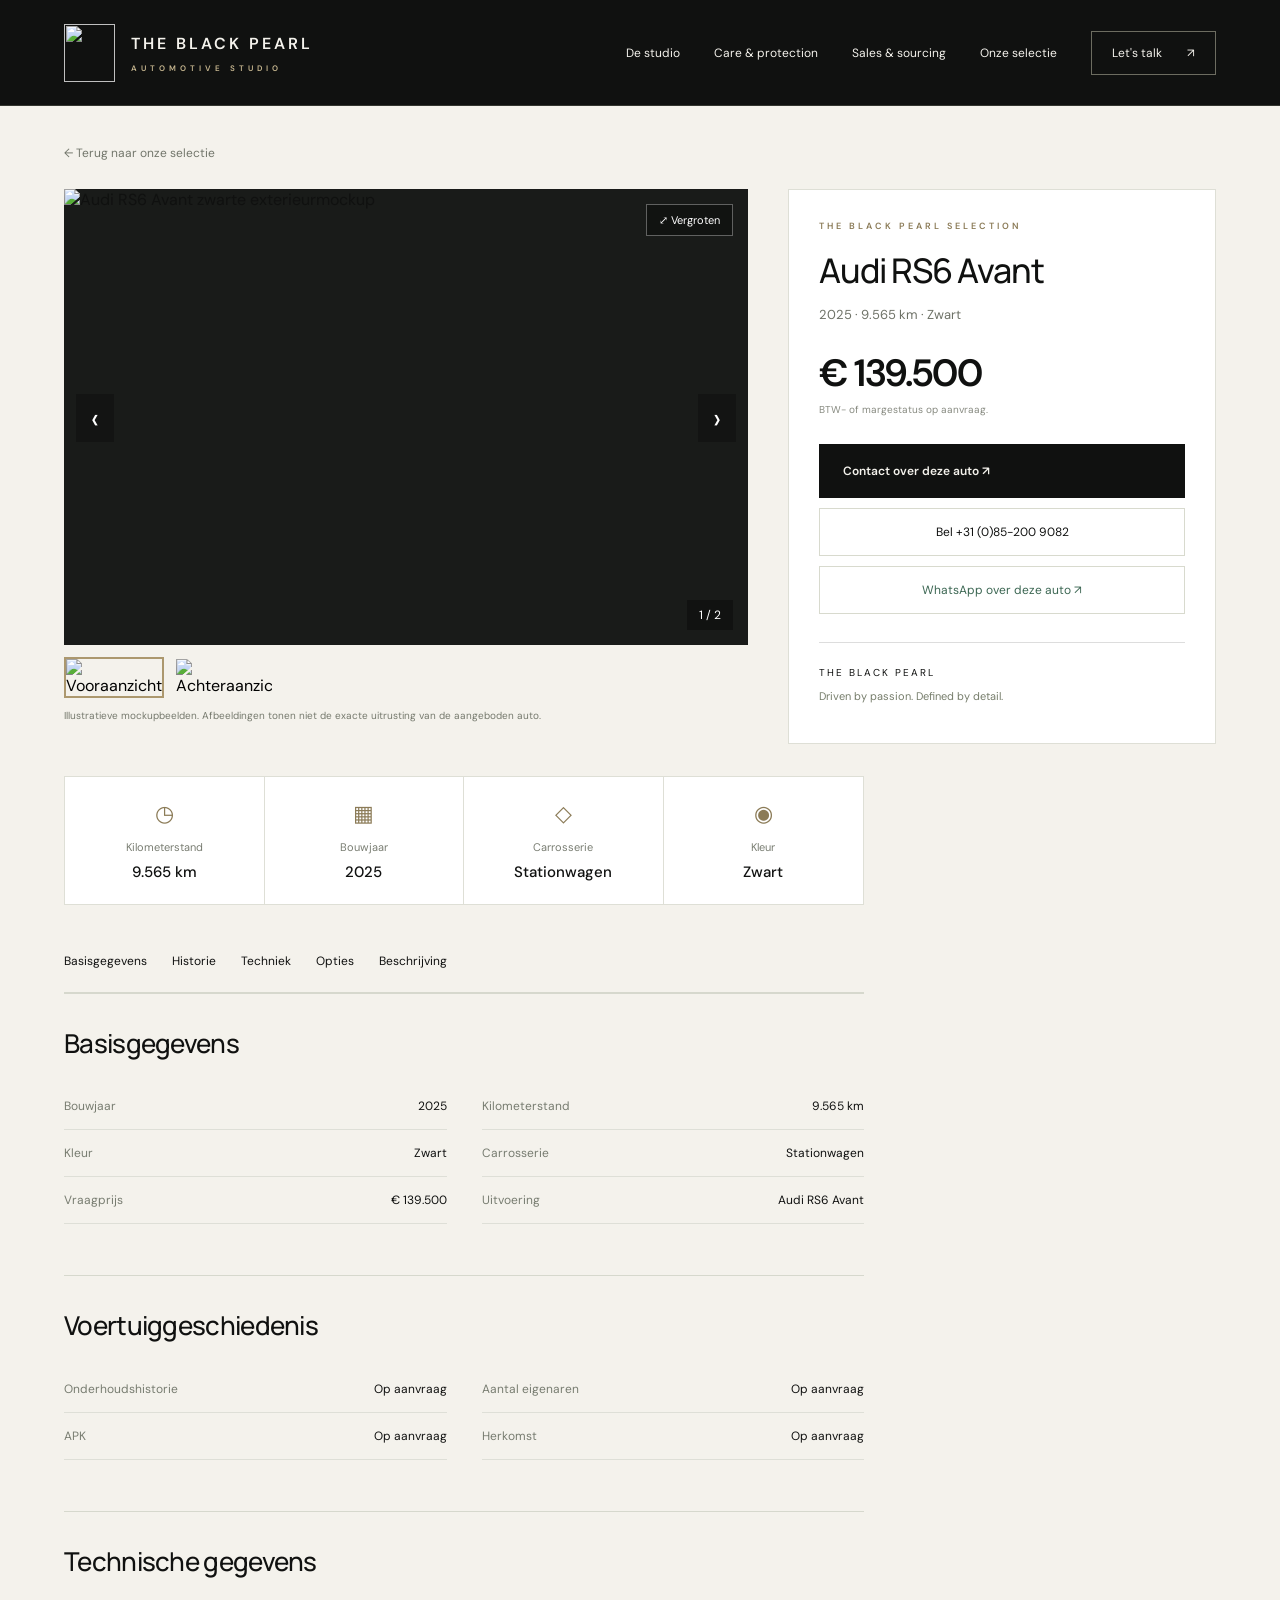
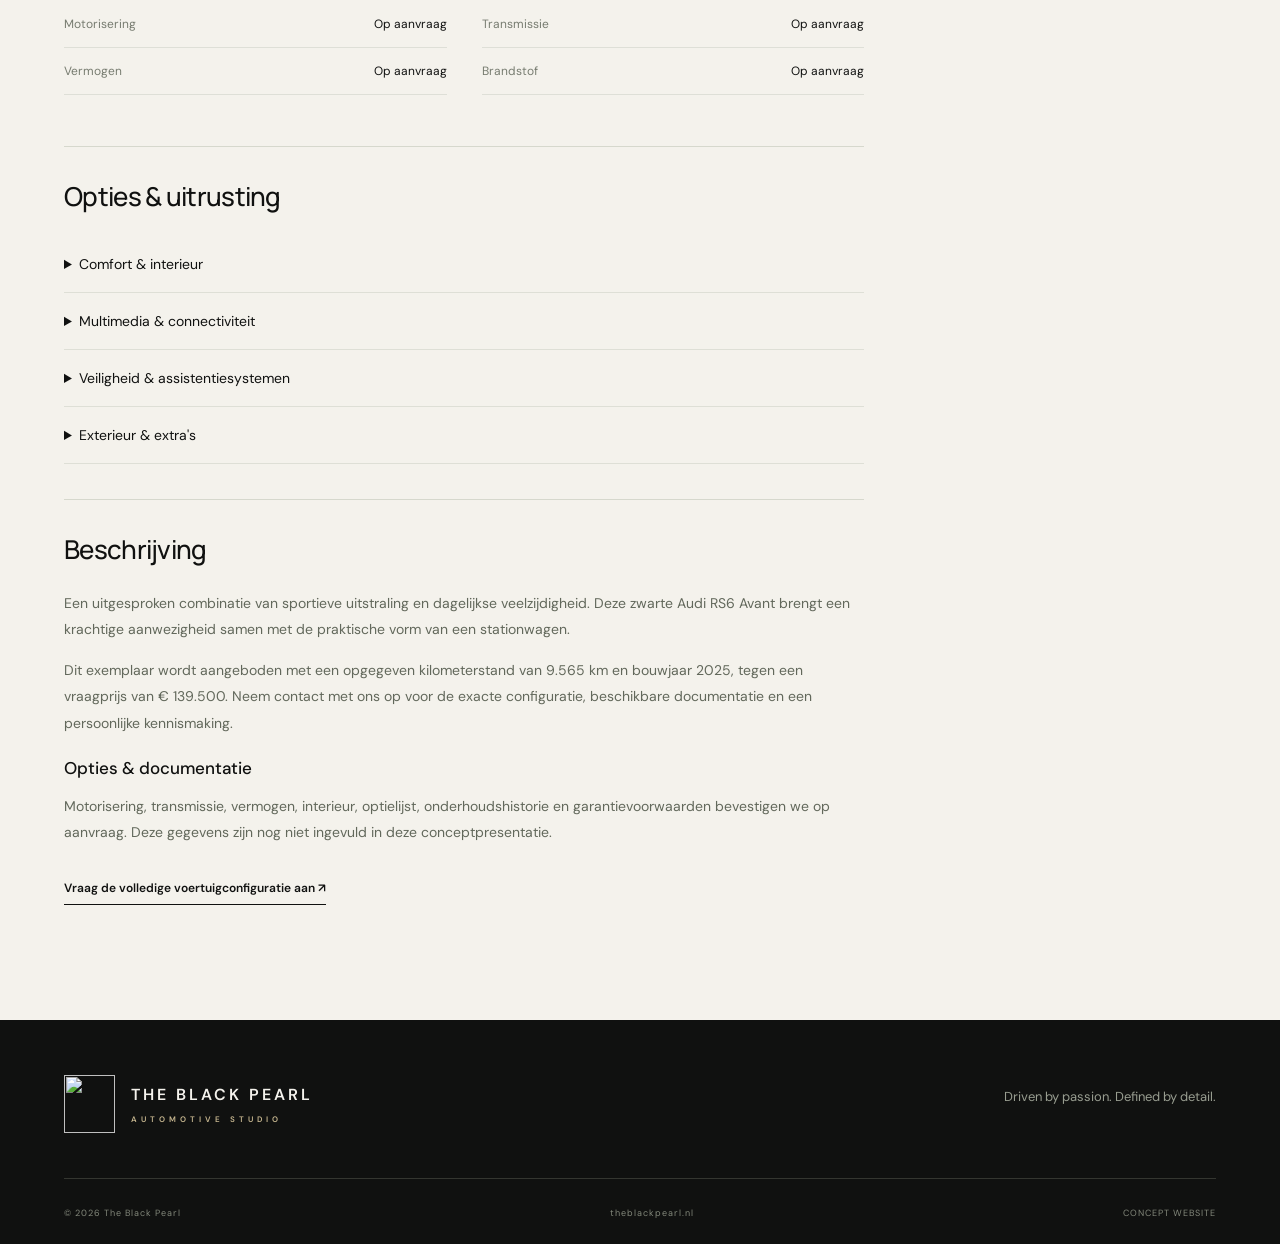
==== audi-rs6.html @ 26dfd5d2 "Add files via upload" ====
<!doctype html><html lang="nl"><head><meta charset="utf-8"><meta name="viewport" content="width=device-width,initial-scale=1"><title>Audi RS6 Avant | The Black Pearl</title><meta name="description" content="Audi RS6 Avant, 2025, 9.565 km, € 139.500. Bekijk de selectie van The Black Pearl."><link rel="icon" href="assets/mark.svg"><link rel="stylesheet" href="style.css"><link rel="canonical" href="https://theblackpearl.nl/audi-rs6.html"><meta property="og:type" content="website"><meta property="og:site_name" content="The Black Pearl"><meta property="og:title" content="Audi RS6 Avant | The Black Pearl"><meta property="og:description" content="Audi RS6 Avant, 2025, 9.565 km, € 139.500. Bekijk de selectie van The Black Pearl."><meta property="og:url" content="https://theblackpearl.nl/audi-rs6.html"><meta property="og:image" content="https://theblackpearl.nl/assets/the-black-pearl-share.jpg"><meta property="og:image:width" content="1200"><meta property="og:image:height" content="630"><meta property="og:image:alt" content="The Black Pearl Automotive Studio — Driven by passion. Defined by detail."><meta name="twitter:card" content="summary_large_image"><meta name="twitter:image" content="https://theblackpearl.nl/assets/the-black-pearl-share.jpg"></head><body class="vehicle-page"><header><a class="brand" href="index.html#" aria-label="The Black Pearl homepage"><img src="assets/mark.svg" alt=""><span>THE BLACK PEARL<small>AUTOMOTIVE STUDIO</small></span></a><button class="menu" aria-label="Menu openen" aria-expanded="false">☰</button><nav><a href="index.html#studio">De studio</a><a href="index.html#care">Care & protection</a><a href="index.html#selection">Sales & sourcing</a><a href="index.html#collection">Onze selectie</a><a class="nav-cta" href="index.html#contact">Let's talk <span>↗</span></a></nav></header><main class="vehicle-main"><a class="back-link" href="index.html#collection">← Terug naar onze selectie</a><div class="vehicle-layout"><div><div class="vehicle-gallery"><button class="expand-gallery" aria-label="Foto vergroten">⤢ Vergroten</button><img id="gallery-main" src="assets/car-1.png" alt="Audi RS6 Avant zwarte exterieurmockup"><button class="gallery-prev" aria-label="Vorige foto">‹</button><button class="gallery-next" aria-label="Volgende foto">›</button><span class="photo-count">1 / 2</span></div><div class="thumbnails"><button data-photo="assets/car-1.png" class="active" aria-label="Vooraanzicht"><img src="assets/car-1.png" alt="Vooraanzicht"></button><button data-photo="assets/car-1-rear.png" aria-label="Achteraanzicht"><img src="assets/car-1-rear.png" alt="Achteraanzicht"></button></div><p class="gallery-note">Illustratieve mockupbeelden. Afbeeldingen tonen niet de exacte uitrusting van de aangeboden auto.</p></div><aside class="vehicle-offer"><p class="eyebrow">THE BLACK PEARL SELECTION</p><h1>Audi RS6 Avant</h1><p class="offer-spec">2025 · 9.565 km · Zwart</p><p class="offer-price">€ 139.500</p><p class="price-note">BTW- of margestatus op aanvraag.</p><a class="button light" href="mailto:info@theblackpearl.nl?subject=Interesse%20in%20Audi%20RS6%20Avant">Contact over deze auto ↗</a><a class="offer-phone" href="tel:+31852009082">Bel +31 (0)85-200 9082</a><a class="offer-wa" href="https://wa.me/31852009082?text=Ik%20heb%20interesse%20in%20Audi%20RS6%20Avant" target="_blank" rel="noopener">WhatsApp over deze auto ↗</a><p class="dealer">THE BLACK PEARL<br><span>Driven by passion. Defined by detail.</span></p></aside></div><div class="quick-facts"><div><span>◷</span><small>Kilometerstand</small><strong>9.565 km</strong></div><div><span>▦</span><small>Bouwjaar</small><strong>2025</strong></div><div><span>◇</span><small>Carrosserie</small><strong>Stationwagen</strong></div><div><span>◉</span><small>Kleur</small><strong>Zwart</strong></div></div><nav class="detail-tabs" aria-label="Voertuiginformatie"><a href="#basis">Basisgegevens</a><a href="#history">Historie</a><a href="#technical">Techniek</a><a href="#options">Opties</a><a href="#description">Beschrijving</a></nav><div class="vehicle-information"><section id="basis"><h2>Basisgegevens</h2><dl class="vehicle-facts"><div><dt>Bouwjaar</dt><dd>2025</dd></div><div><dt>Kilometerstand</dt><dd>9.565 km</dd></div><div><dt>Kleur</dt><dd>Zwart</dd></div><div><dt>Carrosserie</dt><dd>Stationwagen</dd></div><div><dt>Vraagprijs</dt><dd>€ 139.500</dd></div><div><dt>Uitvoering</dt><dd>Audi RS6 Avant</dd></div></dl></section><section id="history"><h2>Voertuiggeschiedenis</h2><dl class="vehicle-facts"><div><dt>Onderhoudshistorie</dt><dd>Op aanvraag</dd></div><div><dt>Aantal eigenaren</dt><dd>Op aanvraag</dd></div><div><dt>APK</dt><dd>Op aanvraag</dd></div><div><dt>Herkomst</dt><dd>Op aanvraag</dd></div></dl></section><section id="technical"><h2>Technische gegevens</h2><dl class="vehicle-facts"><div><dt>Motorisering</dt><dd>Op aanvraag</dd></div><div><dt>Transmissie</dt><dd>Op aanvraag</dd></div><div><dt>Vermogen</dt><dd>Op aanvraag</dd></div><div><dt>Brandstof</dt><dd>Op aanvraag</dd></div></dl></section><section id="options"><h2>Opties & uitrusting</h2><details><summary>Comfort & interieur</summary><p>De volledige uitrusting en interieurconfiguratie worden op aanvraag bevestigd.</p></details><details><summary>Multimedia & connectiviteit</summary><p>Vraag de voertuigspecifieke optielijst op voor de aanwezige multimediafuncties.</p></details><details><summary>Veiligheid & assistentiesystemen</summary><p>De aanwezige assistentie- en veiligheidssystemen worden per voertuig bevestigd.</p></details><details><summary>Exterieur & extra's</summary><p>Wielen, pakketten en overige extra's worden opgenomen in de definitieve voertuigconfiguratie.</p></details></section><section id="description"><h2>Beschrijving</h2><p>Een uitgesproken combinatie van sportieve uitstraling en dagelijkse veelzijdigheid. Deze zwarte Audi RS6 Avant brengt een krachtige aanwezigheid samen met de praktische vorm van een stationwagen.</p><p>Dit exemplaar wordt aangeboden met een opgegeven kilometerstand van 9.565 km en bouwjaar 2025, tegen een vraagprijs van € 139.500. Neem contact met ons op voor de exacte configuratie, beschikbare documentatie en een persoonlijke kennismaking.</p><h3>Opties & documentatie</h3><p>Motorisering, transmissie, vermogen, interieur, optielijst, onderhoudshistorie en garantievoorwaarden bevestigen we op aanvraag. Deze gegevens zijn nog niet ingevuld in deze conceptpresentatie.</p><a class="text-link" href="mailto:info@theblackpearl.nl?subject=Interesse%20in%20Audi%20RS6%20Avant">Vraag de volledige voertuigconfiguratie aan ↗</a></section></div></main><footer><a class="brand" href="index.html#"><img src="assets/mark.svg" alt=""><span>THE BLACK PEARL<small>AUTOMOTIVE STUDIO</small></span></a><p>Driven by passion. Defined by detail.</p><div class="footer-bottom"><span>© 2026 The Black Pearl</span><span>theblackpearl.nl</span><span>CONCEPT WEBSITE</span></div></footer><dialog class="gallery-lightbox"><button class="lightbox-close" aria-label="Sluiten">×</button><img alt="Vergrote voertuigmockup"></dialog><div class="mobile-contact"><a href="tel:+31852009082">Bellen</a><a href="mailto:info@theblackpearl.nl?subject=Interesse%20in%20Audi%20RS6%20Avant">E-mail</a><a href="https://wa.me/31852009082" target="_blank" rel="noopener">WhatsApp</a></div><script src="vehicle.js"></script></body></html>
---- style.css ----
@import url('https://fonts.googleapis.com/css2?family=DM+Sans:wght@400;500;600;700&family=Manrope:wght@400;500;600;700;800&display=swap');
:root{--black:#101110;--panel:#191b19;--white:#f4f2ec;--muted:#a3a59d;--gold:#c6b68f;--line:#343630}*{box-sizing:border-box}html{scroll-behavior:smooth;scroll-padding-top:100px}body{margin:0;background:var(--black);color:var(--white);font-family:'DM Sans',Arial,sans-serif}a{color:inherit;text-decoration:none}button,select,textarea{font:inherit}button,a{touch-action:manipulation}button{cursor:pointer}header{height:106px;padding:0 5%;display:flex;align-items:center;justify-content:space-between;border-bottom:1px solid var(--line);background:var(--black)}.brand{display:flex;align-items:center;gap:16px}.brand img{width:51px;height:58px}.brand span{font-size:16px;letter-spacing:3px;font-weight:600}.brand small{display:block;font-size:8px;letter-spacing:4px;margin-top:9px;color:var(--gold)}nav{display:flex;align-items:center;gap:34px;font-size:12px}nav a:hover,.text-link:hover{color:var(--gold)}.nav-cta{padding:13px 20px;border:1px solid #6c6c60}.nav-cta span{margin-left:22px}.menu{display:none}.hero{height:min(760px,calc(100vh - 106px));min-height:600px;position:relative;overflow:hidden}.hero-image{position:absolute;width:100%;height:100%;object-fit:cover}.hero-shade{position:absolute;inset:0;background:linear-gradient(90deg,rgba(9,10,9,.88),rgba(9,10,9,.3) 55%,rgba(9,10,9,.02)),linear-gradient(0deg,#101110,transparent 32%)}.hero-content{position:relative;padding:115px 5% 0;max-width:920px}.eyebrow{font-size:10px;letter-spacing:3px;font-weight:600;color:var(--gold);margin:0 0 34px}h1,h2{font-family:Manrope,Arial,sans-serif;font-weight:500;letter-spacing:-2.5px;line-height:1.13}h1{font-size:clamp(42px,4.6vw,72px);margin:0 0 26px}em{font-style:normal;color:var(--gold)}.intro{font-size:15px;line-height:1.85;max-width:400px;color:#c1c2bb;margin-bottom:34px}.button{display:inline-flex;align-items:center;justify-content:space-between;gap:45px;padding:19px 24px;border:0;font-size:12px;font-weight:600}.light{color:var(--black);background:var(--white)}.button:hover{background:var(--gold)}.hero-bottom{position:absolute;bottom:31px;left:5%;right:5%;display:flex;justify-content:space-between;font-size:9px;letter-spacing:2px;color:#b7b9b0}.section{padding:100px 7%}.studio{background:var(--white);color:var(--black)}.studio .eyebrow{color:#77725e}.studio-grid{display:grid;grid-template-columns:1.1fr 1fr;gap:12%}h2{font-size:clamp(30px,3.3vw,48px);margin:0 0 25px}.studio h2 em{color:#85806e}.studio p{color:#64665e;font-size:14px;line-height:1.9}.studio .lead{color:#252721;font-size:18px;line-height:1.7;margin-top:0}.text-link{display:inline-block;font-size:12px;font-weight:600;margin-top:20px;border-bottom:1px solid currentColor;padding-bottom:8px}.services{display:grid;grid-template-columns:1fr 1fr}.service{padding:48px 9% 60px}.care{border-right:1px solid var(--line)}.selection{background:#151714}.service-number{font-size:9px;letter-spacing:2px;color:var(--gold)}.service-art{height:260px;display:flex;align-items:center;justify-content:center;position:relative;margin:32px 0 38px;border-bottom:1px solid var(--line);overflow:hidden}.service-art>span{position:absolute;bottom:22px;font-size:8px;letter-spacing:3px;color:#808478}.pearl{width:145px;height:145px;border-radius:50%;background:radial-gradient(circle at 28% 22%,#d5d7c4 0,#7c8074 8%,#2b302b 27%,#080908 57%,#171c15 75%,#595d4b 100%);box-shadow:24px 28px 40px #060706}.silhouette svg{width:95%;stroke:var(--gold);stroke-width:1.6;fill:none;opacity:.75}.service h2{font-size:clamp(30px,3vw,44px)}.service-content>p{font-size:14px;line-height:1.85;color:var(--muted);max-width:430px}ul{list-style:none;padding:0;margin:28px 0 10px}li{padding:14px 0;border-bottom:1px solid var(--line);font-size:13px}li span{color:#717567;font-size:10px;margin-right:24px}.approach{border-top:1px solid var(--line)}.steps{display:grid;grid-template-columns:repeat(3,1fr);gap:55px;margin-top:65px}.steps b{font-size:11px;font-weight:400;color:var(--gold)}h3{font-size:17px;font-weight:500;margin:20px 0 12px}.steps p{color:var(--muted);line-height:1.8;font-size:13px;max-width:290px}.contact{background:#20241e;display:grid;grid-template-columns:1.2fr 1fr;gap:10%;border-top:1px solid #404639}.contact p{font-size:14px;line-height:1.8;color:#b8bdb0}.contact-panel label{display:block;font-size:11px;color:var(--gold);margin-bottom:12px}select,textarea{width:100%;background:transparent;color:var(--white);border:0;border-bottom:1px solid #626858;border-radius:0;padding:10px 0 16px;margin-bottom:25px;font-size:14px}select option{background:var(--black)}textarea{resize:vertical}.contact-panel .button{width:100%}.contact-panel #contact-note{font-size:10px;margin:16px 0 0;color:#959e8e}footer{padding:55px 5% 25px}footer>.brand{display:inline-flex}footer>p{float:right;color:#989d90;font-size:13px}.footer-bottom{display:flex;justify-content:space-between;padding-top:28px;margin-top:40px;border-top:1px solid var(--line);font-size:9px;color:#83887b;letter-spacing:1px}dialog{max-width:470px;border:1px solid var(--line);padding:45px;background:var(--panel);color:var(--white)}dialog::backdrop{background:#000b}dialog p{line-height:1.8;color:var(--muted)}.close{position:absolute;right:15px;top:10px;font-size:28px;background:none;border:0;color:var(--white)}:focus-visible{outline:2px solid var(--gold);outline-offset:6px}@media(max-width:800px){header{height:85px}.brand span{font-size:12px;letter-spacing:2px}.brand small{font-size:7px;letter-spacing:3px}.brand img{width:40px;height:45px}.menu{display:block;background:none;border:1px solid #555b4c;color:var(--white);padding:8px 12px;font-size:20px}nav{display:none;position:absolute;top:85px;left:0;right:0;background:var(--black);padding:25px 6%;z-index:10;flex-direction:column;align-items:stretch;gap:24px}nav.open{display:flex}.hero{min-height:630px;height:calc(100svh - 85px);max-height:800px}.hero-content{padding:75px 6% 0}.hero-image{object-position:65% center}.hero-shade{background:linear-gradient(90deg,#080908cf,#08090835),linear-gradient(0deg,#101110,transparent 45%)}h1{font-size:42px;letter-spacing:-2px}.hero-bottom{left:6%;right:6%;font-size:8px}.hero-bottom>a{display:none}.section{padding:65px 6%}.studio-grid,.contact{grid-template-columns:1fr;gap:25px}.services{grid-template-columns:1fr}.service{padding:40px 6% 50px}.care{border-right:0;border-bottom:1px solid var(--line)}.service-art{height:220px}.steps{grid-template-columns:1fr;gap:25px;margin-top:40px}.steps>div{border-top:1px solid var(--line);padding-top:22px}.steps h3{margin-top:12px}.steps p{max-width:none}h2{letter-spacing:-1.5px}.contact-panel{margin-top:20px}footer>p{float:none;margin-top:30px}.footer-bottom{gap:20px;flex-wrap:wrap;line-height:1.7}dialog{width:90%;padding:32px}}

.collection{background:#f4f2ec;color:#101110}.collection-head{display:flex;justify-content:space-between;align-items:end;gap:35px;margin-bottom:40px}.collection .eyebrow{color:#77725e}.collection-head>p{color:#66695f;font-size:12px;line-height:1.8}.car-row{display:grid;grid-template-columns:repeat(3,minmax(0,1fr));gap:24px}.car-card{min-width:0;border:1px solid #d8d9d1;background:#eeeee7}.car-photo{position:relative;aspect-ratio:3/2;background:#191b19;overflow:hidden}.car-photo img{width:100%;height:100%;object-fit:cover;transition:transform .5s}.car-card:hover img{transform:scale(1.035)}.car-badge{position:absolute;top:15px;left:15px;font-size:8px;letter-spacing:2px;color:#f4f2ec;background:#101110c9;padding:8px 11px}.car-details{padding:25px 20px}.car-spec{font-size:8px;letter-spacing:1px;color:#777a6f}.car-spec span{margin:0 5px}.car-card h3{font-size:19px;min-height:48px;line-height:1.3;margin:16px 0 0}.car-details .text-link{font-size:11px}@media(max-width:800px){.collection-head{display:block}.car-row{gap:12px;overflow-x:auto;grid-template-columns:repeat(3,minmax(240px,1fr));padding-bottom:14px;scroll-snap-type:x mandatory}.car-card{scroll-snap-align:start}.collection-head>p{margin-top:24px}.collection h2{font-size:34px}}

.car-price{font-size:25px;font-weight:600;letter-spacing:-1px;margin:14px 0 0}.car-card h3{min-height:50px}.car-details .text-link{display:flex;justify-content:space-between;padding:15px 0;margin-top:20px;border-top:1px solid #d3d4ca;border-bottom:0}

.whatsapp{display:inline-flex;vertical-align:middle;margin-left:7px;color:#b8bdb0}.whatsapp svg{width:21px;height:21px;fill:none;stroke:currentColor;stroke-width:1.5}.whatsapp:hover{color:#25d366}
.car-photo{display:block}.listing-photo-count{position:absolute;bottom:12px;right:12px;background:#101110dd;color:#fff;padding:6px 9px;font-size:10px}.car-subtitle{font-size:12px;color:#73766c;margin:10px 0}.listing-facts{display:flex;gap:22px;margin:18px 0}.listing-facts dt{font-size:9px;color:#73766c;margin-bottom:6px}.listing-facts dd{font-size:13px;margin:0}.car-details h3{min-height:0;margin:0;font-size:21px}.car-details{display:flex;flex-direction:column}.car-details .car-subtitle{order:1}.car-details h3{order:0}.car-details .listing-facts{order:3}.car-details .car-price{order:2}.car-details .text-link{order:4}.vehicle-page{background:#f4f2ec;color:#101110}.vehicle-page header,.vehicle-page footer{background:#101110;color:#f4f2ec}.vehicle-main{padding:35px 5% 80px}.back-link{font-size:12px;display:inline-block;margin-bottom:28px;color:#72766b}.vehicle-layout{display:grid;grid-template-columns:minmax(0,1.6fr) minmax(300px,1fr);gap:40px}.vehicle-gallery{position:relative;aspect-ratio:3/2;background:#191b19}.vehicle-gallery>img{width:100%;height:100%;object-fit:cover}.gallery-prev,.gallery-next{position:absolute;top:45%;background:#101110a6;color:white;border:0;width:38px;height:48px;font-size:30px}.gallery-prev{left:12px}.gallery-next{right:12px}.photo-count{position:absolute;bottom:15px;right:15px;color:#fff;background:#101110d9;padding:7px 12px;font-size:12px}.thumbnails{display:flex;gap:10px;margin-top:12px}.thumbnails button{width:100px;padding:0;border:2px solid transparent;background:none}.thumbnails button.active{border-color:#ac986e}.thumbnails img{width:100%;display:block}.gallery-note{font-size:10px;color:#75796d;line-height:1.6}.vehicle-offer{padding:30px;background:#fff;border:1px solid #dedfd6;height:fit-content;position:sticky;top:30px}.vehicle-offer .eyebrow{font-size:9px;color:#8b7b57;margin-bottom:18px}.vehicle-offer h1{font-size:34px;letter-spacing:-1.2px;line-height:1.2;margin-bottom:15px}.offer-spec{font-size:13px;color:#6e7267}.offer-price{font-size:38px;font-weight:600;letter-spacing:-1px;margin:25px 0 5px}.price-note{font-size:10px;color:#878a80;margin:0 0 28px}.vehicle-offer .button{background:#101110;color:#f4f2ec;width:100%;gap:10px}.vehicle-offer .button:hover{background:#393e32}.offer-phone,.offer-wa{display:block;text-align:center;padding:15px;font-size:12px;border:1px solid #d8dace;margin-top:10px}.offer-wa{color:#3b6652}.dealer{border-top:1px solid #ddd;padding-top:23px;margin-top:28px;font-size:10px;letter-spacing:2px}.dealer span{display:block;font-size:11px;letter-spacing:0;margin-top:10px;color:#767d6b}.vehicle-information{max-width:800px;margin-top:55px}.vehicle-information section{padding:35px 0;border-top:1px solid #d6d8cd}.vehicle-information h2{font-size:26px;letter-spacing:-.7px}.vehicle-information p{font-size:14px;line-height:1.9;color:#62685b}.vehicle-facts{display:grid;grid-template-columns:1fr 1fr;gap:0 35px}.vehicle-facts div{padding:15px 0;display:flex;justify-content:space-between;gap:15px;border-bottom:1px solid #dedfd7}.vehicle-facts dt{font-size:12px;color:#777c70}.vehicle-facts dd{font-size:12px;margin:0;text-align:right}.vehicle-page .text-link{color:#101110}@media(max-width:800px){.vehicle-layout{grid-template-columns:1fr;gap:25px}.vehicle-offer{position:static;padding:25px}.vehicle-main{padding:25px 6% 50px}.vehicle-information{margin-top:30px}.vehicle-facts{grid-template-columns:1fr}.vehicle-offer h1{font-size:29px}}
.quick-facts{display:grid;grid-template-columns:repeat(4,1fr);max-width:800px;margin:32px 0 0;border:1px solid #dedfd6;background:#fff}.quick-facts>div{padding:22px;text-align:center;border-right:1px solid #dedfd6}.quick-facts>div:last-child{border:0}.quick-facts span{display:block;font-size:22px;color:#8b7b57;margin-bottom:12px}.quick-facts small{display:block;color:#797d72;font-size:11px}.quick-facts strong{display:block;font-size:15px;margin-top:8px;font-weight:500}.detail-tabs{display:flex;position:sticky;top:0;z-index:5;background:#f4f2ec;border-bottom:1px solid #d6d8cd;gap:25px;max-width:800px;padding:23px 0;margin-top:25px;font-size:12px}.vehicle-information{margin-top:0}.vehicle-information details{border-bottom:1px solid #dedfd6;padding:19px 0}.vehicle-information summary{font-size:14px;cursor:pointer}.expand-gallery{position:absolute;top:15px;right:15px;z-index:2;border:1px solid #ffffff55;background:#101110b9;color:#fff;padding:8px 12px;font-size:11px}#gallery-main{cursor:zoom-in}.gallery-lightbox{width:min(1200px,94vw);max-width:none;padding:0;background:#101110;border:0}.gallery-lightbox img{width:100%;max-height:85vh;object-fit:contain;display:block}.gallery-lightbox::backdrop{background:#000e}.lightbox-close{position:absolute;right:12px;top:12px;background:#101110c9;border:0;color:#fff;font-size:28px;padding:2px 12px}.mobile-contact{display:none}@media(max-width:800px){.quick-facts{grid-template-columns:1fr 1fr}.quick-facts>div{padding:18px;border-bottom:1px solid #dedfd6}.detail-tabs{display:flex;overflow:auto;white-space:nowrap;gap:22px;margin-top:15px;padding:20px 0}.mobile-contact{display:flex;position:fixed;bottom:0;left:0;right:0;z-index:10;background:#101110;color:#f4f2ec;padding:12px 6%;gap:10px}.mobile-contact a{flex:1;text-align:center;font-size:12px;border:1px solid #5b6253;padding:12px 5px}.vehicle-page footer{padding-bottom:100px}}
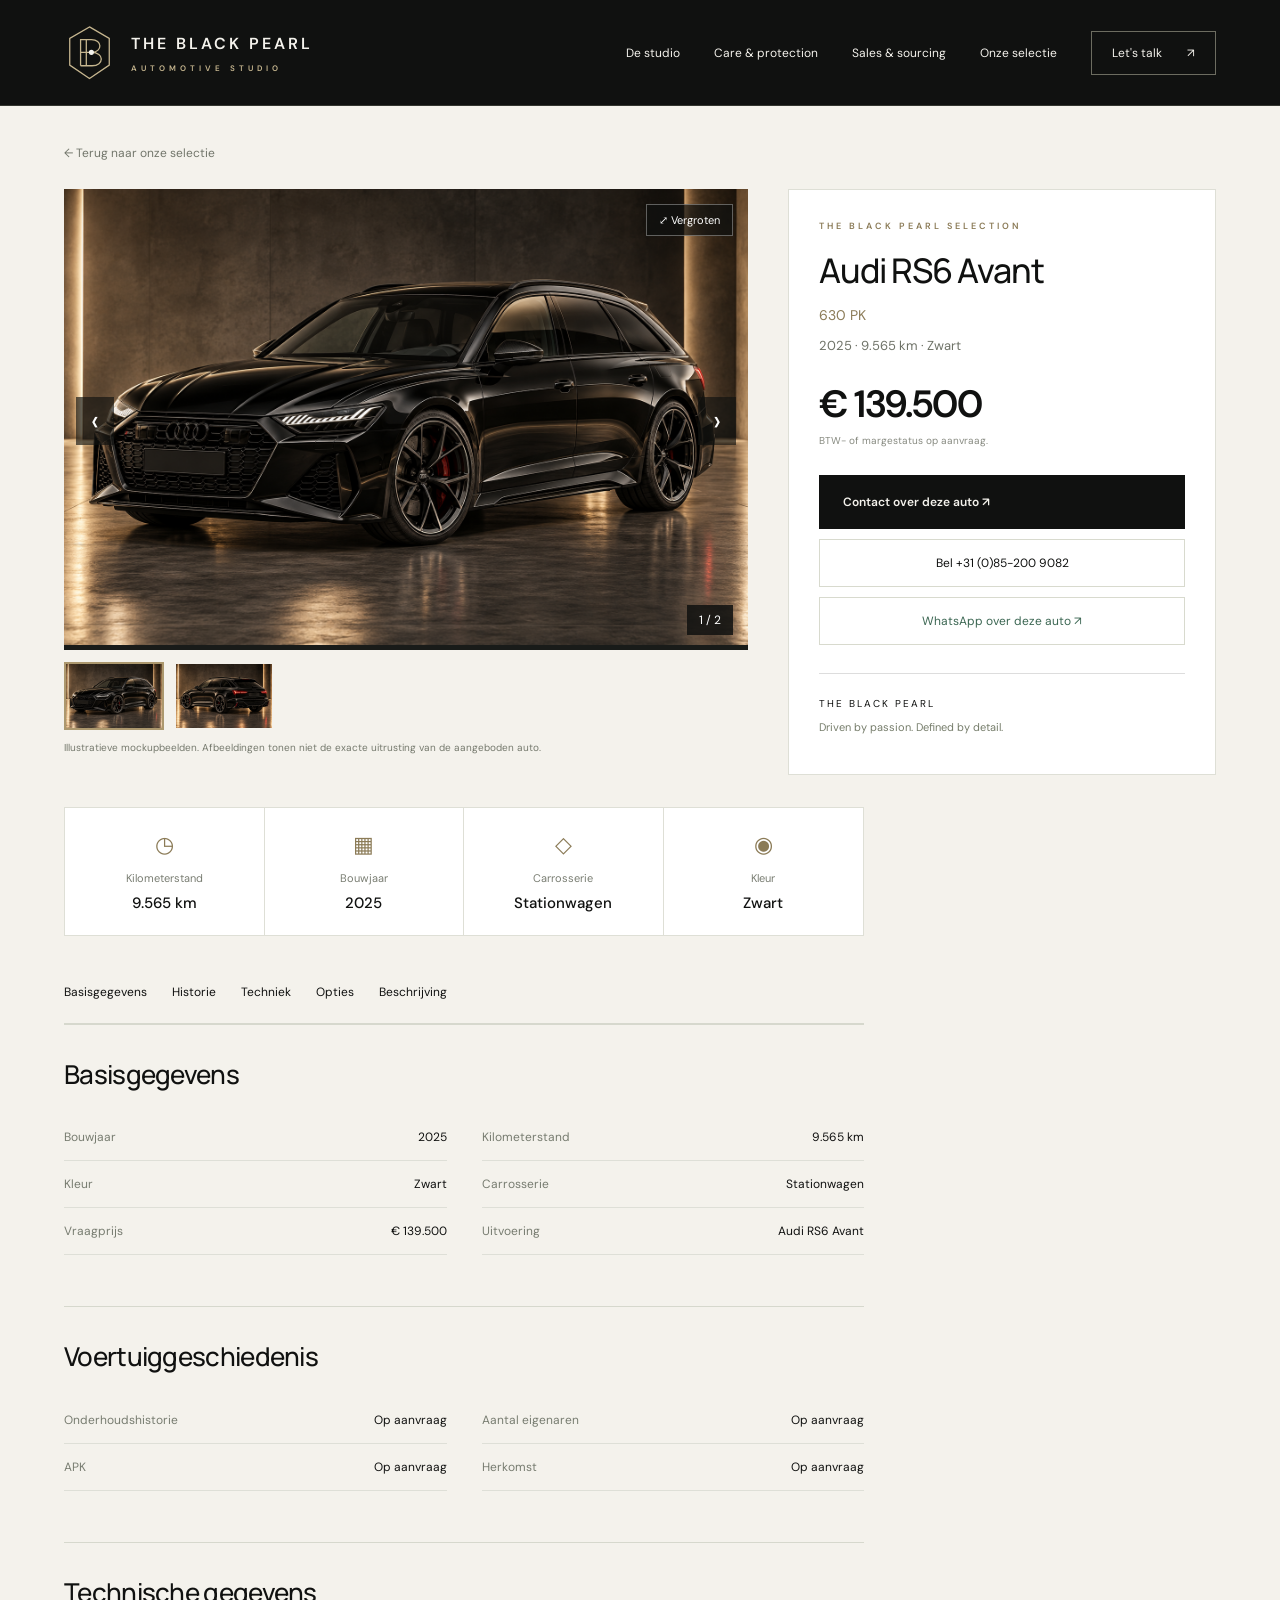
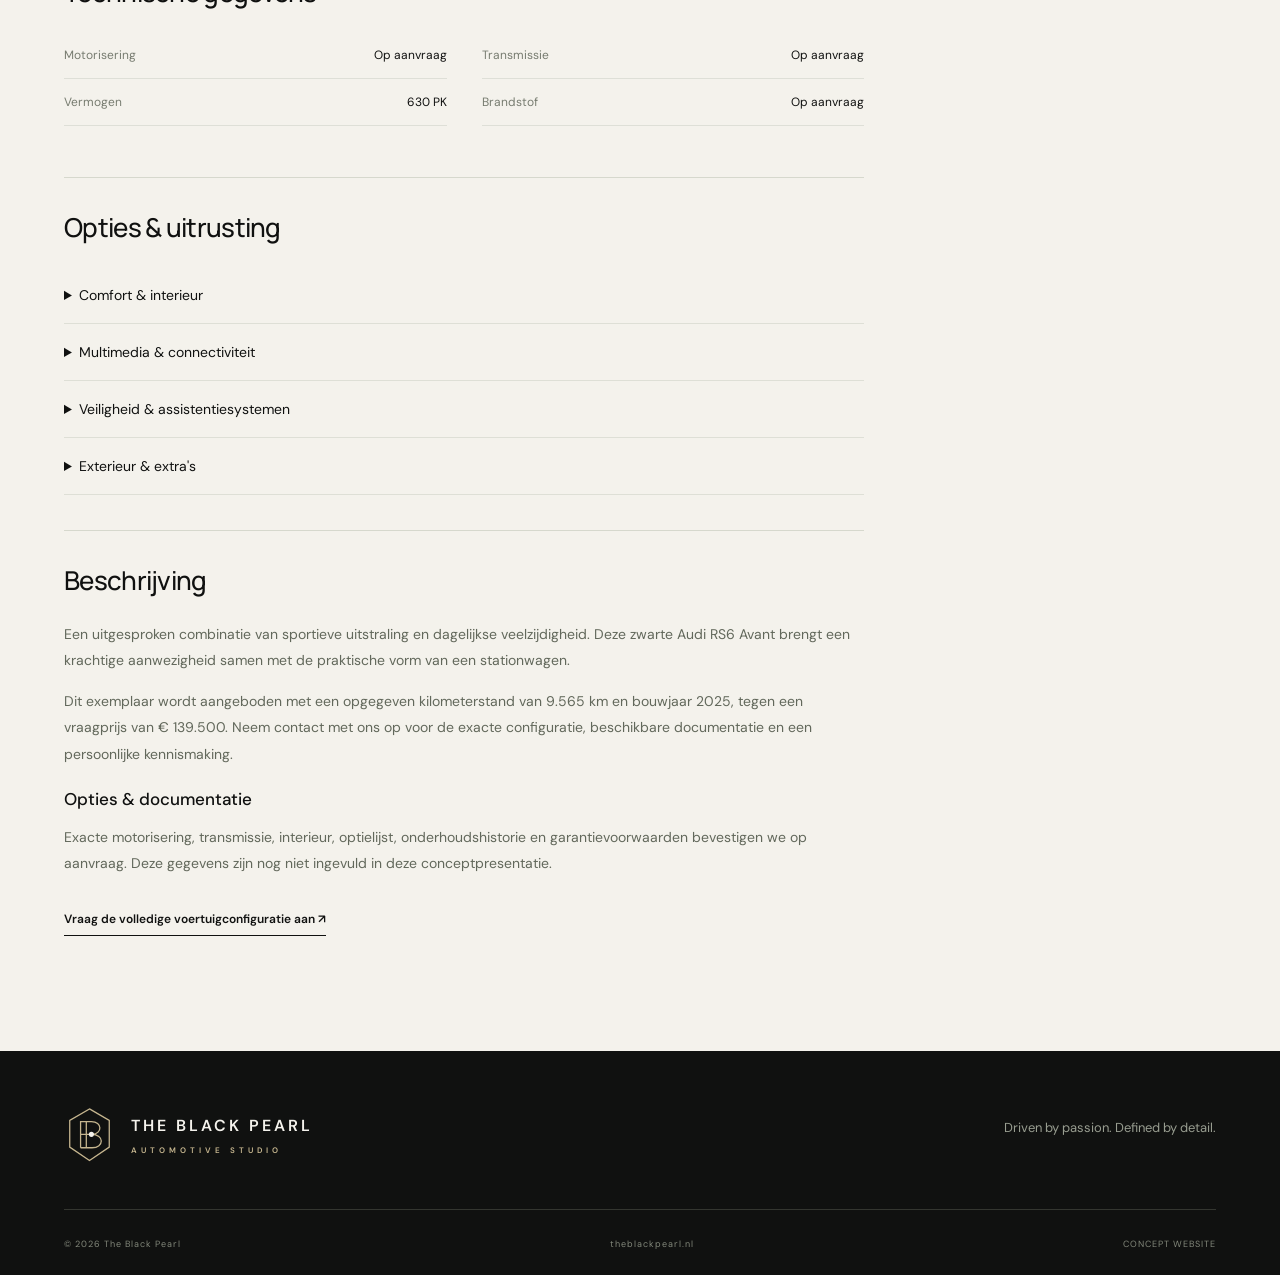
==== commit 3b62e525: "new website" ====
--- a/audi-rs6.html
+++ b/audi-rs6.html
@@ -1 +1 @@
-<!doctype html><html lang="nl"><head><meta charset="utf-8"><meta name="viewport" content="width=device-width,initial-scale=1"><title>Audi RS6 Avant | The Black Pearl</title><meta name="description" content="Audi RS6 Avant, 2025, 9.565 km, € 139.500. Bekijk de selectie van The Black Pearl."><link rel="icon" href="assets/mark.svg"><link rel="stylesheet" href="style.css"><link rel="canonical" href="https://theblackpearl.nl/audi-rs6.html"><meta property="og:type" content="website"><meta property="og:site_name" content="The Black Pearl"><meta property="og:title" content="Audi RS6 Avant | The Black Pearl"><meta property="og:description" content="Audi RS6 Avant, 2025, 9.565 km, € 139.500. Bekijk de selectie van The Black Pearl."><meta property="og:url" content="https://theblackpearl.nl/audi-rs6.html"><meta property="og:image" content="https://theblackpearl.nl/assets/the-black-pearl-share.jpg"><meta property="og:image:width" content="1200"><meta property="og:image:height" content="630"><meta property="og:image:alt" content="The Black Pearl Automotive Studio — Driven by passion. Defined by detail."><meta name="twitter:card" content="summary_large_image"><meta name="twitter:image" content="https://theblackpearl.nl/assets/the-black-pearl-share.jpg"></head><body class="vehicle-page"><header><a class="brand" href="index.html#" aria-label="The Black Pearl homepage"><img src="assets/mark.svg" alt=""><span>THE BLACK PEARL<small>AUTOMOTIVE STUDIO</small></span></a><button class="menu" aria-label="Menu openen" aria-expanded="false">☰</button><nav><a href="index.html#studio">De studio</a><a href="index.html#care">Care & protection</a><a href="index.html#selection">Sales & sourcing</a><a href="index.html#collection">Onze selectie</a><a class="nav-cta" href="index.html#contact">Let's talk <span>↗</span></a></nav></header><main class="vehicle-main"><a class="back-link" href="index.html#collection">← Terug naar onze selectie</a><div class="vehicle-layout"><div><div class="vehicle-gallery"><button class="expand-gallery" aria-label="Foto vergroten">⤢ Vergroten</button><img id="gallery-main" src="assets/car-1.png" alt="Audi RS6 Avant zwarte exterieurmockup"><button class="gallery-prev" aria-label="Vorige foto">‹</button><button class="gallery-next" aria-label="Volgende foto">›</button><span class="photo-count">1 / 2</span></div><div class="thumbnails"><button data-photo="assets/car-1.png" class="active" aria-label="Vooraanzicht"><img src="assets/car-1.png" alt="Vooraanzicht"></button><button data-photo="assets/car-1-rear.png" aria-label="Achteraanzicht"><img src="assets/car-1-rear.png" alt="Achteraanzicht"></button></div><p class="gallery-note">Illustratieve mockupbeelden. Afbeeldingen tonen niet de exacte uitrusting van de aangeboden auto.</p></div><aside class="vehicle-offer"><p class="eyebrow">THE BLACK PEARL SELECTION</p><h1>Audi RS6 Avant</h1><p class="offer-spec">2025 · 9.565 km · Zwart</p><p class="offer-price">€ 139.500</p><p class="price-note">BTW- of margestatus op aanvraag.</p><a class="button light" href="mailto:info@theblackpearl.nl?subject=Interesse%20in%20Audi%20RS6%20Avant">Contact over deze auto ↗</a><a class="offer-phone" href="tel:+31852009082">Bel +31 (0)85-200 9082</a><a class="offer-wa" href="https://wa.me/31852009082?text=Ik%20heb%20interesse%20in%20Audi%20RS6%20Avant" target="_blank" rel="noopener">WhatsApp over deze auto ↗</a><p class="dealer">THE BLACK PEARL<br><span>Driven by passion. Defined by detail.</span></p></aside></div><div class="quick-facts"><div><span>◷</span><small>Kilometerstand</small><strong>9.565 km</strong></div><div><span>▦</span><small>Bouwjaar</small><strong>2025</strong></div><div><span>◇</span><small>Carrosserie</small><strong>Stationwagen</strong></div><div><span>◉</span><small>Kleur</small><strong>Zwart</strong></div></div><nav class="detail-tabs" aria-label="Voertuiginformatie"><a href="#basis">Basisgegevens</a><a href="#history">Historie</a><a href="#technical">Techniek</a><a href="#options">Opties</a><a href="#description">Beschrijving</a></nav><div class="vehicle-information"><section id="basis"><h2>Basisgegevens</h2><dl class="vehicle-facts"><div><dt>Bouwjaar</dt><dd>2025</dd></div><div><dt>Kilometerstand</dt><dd>9.565 km</dd></div><div><dt>Kleur</dt><dd>Zwart</dd></div><div><dt>Carrosserie</dt><dd>Stationwagen</dd></div><div><dt>Vraagprijs</dt><dd>€ 139.500</dd></div><div><dt>Uitvoering</dt><dd>Audi RS6 Avant</dd></div></dl></section><section id="history"><h2>Voertuiggeschiedenis</h2><dl class="vehicle-facts"><div><dt>Onderhoudshistorie</dt><dd>Op aanvraag</dd></div><div><dt>Aantal eigenaren</dt><dd>Op aanvraag</dd></div><div><dt>APK</dt><dd>Op aanvraag</dd></div><div><dt>Herkomst</dt><dd>Op aanvraag</dd></div></dl></section><section id="technical"><h2>Technische gegevens</h2><dl class="vehicle-facts"><div><dt>Motorisering</dt><dd>Op aanvraag</dd></div><div><dt>Transmissie</dt><dd>Op aanvraag</dd></div><div><dt>Vermogen</dt><dd>Op aanvraag</dd></div><div><dt>Brandstof</dt><dd>Op aanvraag</dd></div></dl></section><section id="options"><h2>Opties & uitrusting</h2><details><summary>Comfort & interieur</summary><p>De volledige uitrusting en interieurconfiguratie worden op aanvraag bevestigd.</p></details><details><summary>Multimedia & connectiviteit</summary><p>Vraag de voertuigspecifieke optielijst op voor de aanwezige multimediafuncties.</p></details><details><summary>Veiligheid & assistentiesystemen</summary><p>De aanwezige assistentie- en veiligheidssystemen worden per voertuig bevestigd.</p></details><details><summary>Exterieur & extra's</summary><p>Wielen, pakketten en overige extra's worden opgenomen in de definitieve voertuigconfiguratie.</p></details></section><section id="description"><h2>Beschrijving</h2><p>Een uitgesproken combinatie van sportieve uitstraling en dagelijkse veelzijdigheid. Deze zwarte Audi RS6 Avant brengt een krachtige aanwezigheid samen met de praktische vorm van een stationwagen.</p><p>Dit exemplaar wordt aangeboden met een opgegeven kilometerstand van 9.565 km en bouwjaar 2025, tegen een vraagprijs van € 139.500. Neem contact met ons op voor de exacte configuratie, beschikbare documentatie en een persoonlijke kennismaking.</p><h3>Opties & documentatie</h3><p>Motorisering, transmissie, vermogen, interieur, optielijst, onderhoudshistorie en garantievoorwaarden bevestigen we op aanvraag. Deze gegevens zijn nog niet ingevuld in deze conceptpresentatie.</p><a class="text-link" href="mailto:info@theblackpearl.nl?subject=Interesse%20in%20Audi%20RS6%20Avant">Vraag de volledige voertuigconfiguratie aan ↗</a></section></div></main><footer><a class="brand" href="index.html#"><img src="assets/mark.svg" alt=""><span>THE BLACK PEARL<small>AUTOMOTIVE STUDIO</small></span></a><p>Driven by passion. Defined by detail.</p><div class="footer-bottom"><span>© 2026 The Black Pearl</span><span>theblackpearl.nl</span><span>CONCEPT WEBSITE</span></div></footer><dialog class="gallery-lightbox"><button class="lightbox-close" aria-label="Sluiten">×</button><img alt="Vergrote voertuigmockup"></dialog><div class="mobile-contact"><a href="tel:+31852009082">Bellen</a><a href="mailto:info@theblackpearl.nl?subject=Interesse%20in%20Audi%20RS6%20Avant">E-mail</a><a href="https://wa.me/31852009082" target="_blank" rel="noopener">WhatsApp</a></div><script src="vehicle.js"></script></body></html>+<!doctype html><html lang="nl"><head><meta charset="utf-8"><meta name="viewport" content="width=device-width,initial-scale=1"><title>Audi RS6 Avant | The Black Pearl</title><meta name="description" content="Audi RS6 Avant, 2025, 9.565 km, € 139.500. Bekijk de selectie van The Black Pearl."><link rel="icon" href="assets/mark.svg"><link rel="stylesheet" href="style.css"><link rel="canonical" href="https://theblackpearl.nl/audi-rs6.html"><meta property="og:type" content="website"><meta property="og:site_name" content="The Black Pearl"><meta property="og:title" content="Audi RS6 Avant | The Black Pearl"><meta property="og:description" content="Audi RS6 Avant, 2025, 9.565 km, € 139.500. Bekijk de selectie van The Black Pearl."><meta property="og:url" content="https://theblackpearl.nl/audi-rs6.html"><meta property="og:image" content="https://theblackpearl.nl/assets/the-black-pearl-share.jpg"><meta property="og:image:width" content="1200"><meta property="og:image:height" content="630"><meta property="og:image:alt" content="The Black Pearl Automotive Studio — Driven by passion. Defined by detail."><meta name="twitter:card" content="summary_large_image"><meta name="twitter:image" content="https://theblackpearl.nl/assets/the-black-pearl-share.jpg"></head><body class="vehicle-page"><header><a class="brand" href="index.html#" aria-label="The Black Pearl homepage"><img src="assets/mark.svg" alt=""><span>THE BLACK PEARL<small>AUTOMOTIVE STUDIO</small></span></a><button class="menu" aria-label="Menu openen" aria-expanded="false">☰</button><nav><a href="index.html#studio">De studio</a><a href="index.html#care">Care & protection</a><a href="index.html#selection">Sales & sourcing</a><a href="index.html#collection">Onze selectie</a><a class="nav-cta" href="index.html#contact">Let's talk <span>↗</span></a></nav></header><main class="vehicle-main"><a class="back-link" href="index.html#collection">← Terug naar onze selectie</a><div class="vehicle-layout"><div><div class="vehicle-gallery"><button class="expand-gallery" aria-label="Foto vergroten">⤢ Vergroten</button><img id="gallery-main" src="assets/car-1.png" alt="Audi RS6 Avant zwarte exterieurmockup"><button class="gallery-prev" aria-label="Vorige foto">‹</button><button class="gallery-next" aria-label="Volgende foto">›</button><span class="photo-count">1 / 2</span></div><div class="thumbnails"><button data-photo="assets/car-1.png" class="active" aria-label="Vooraanzicht"><img src="assets/car-1.png" alt="Vooraanzicht"></button><button data-photo="assets/car-1-rear.png" aria-label="Achteraanzicht"><img src="assets/car-1-rear.png" alt="Achteraanzicht"></button></div><p class="gallery-note">Illustratieve mockupbeelden. Afbeeldingen tonen niet de exacte uitrusting van de aangeboden auto.</p></div><aside class="vehicle-offer"><p class="eyebrow">THE BLACK PEARL SELECTION</p><h1>Audi RS6 Avant</h1><p class="power-line">630 PK</p><p class="offer-spec">2025 · 9.565 km · Zwart</p><p class="offer-price">€ 139.500</p><p class="price-note">BTW- of margestatus op aanvraag.</p><a class="button light" href="mailto:info@theblackpearl.nl?subject=Interesse%20in%20Audi%20RS6%20Avant">Contact over deze auto ↗</a><a class="offer-phone" href="tel:+31852009082">Bel +31 (0)85-200 9082</a><a class="offer-wa" href="https://wa.me/31852009082?text=Ik%20heb%20interesse%20in%20Audi%20RS6%20Avant" target="_blank" rel="noopener">WhatsApp over deze auto ↗</a><p class="dealer">THE BLACK PEARL<br><span>Driven by passion. Defined by detail.</span></p></aside></div><div class="quick-facts"><div><span>◷</span><small>Kilometerstand</small><strong>9.565 km</strong></div><div><span>▦</span><small>Bouwjaar</small><strong>2025</strong></div><div><span>◇</span><small>Carrosserie</small><strong>Stationwagen</strong></div><div><span>◉</span><small>Kleur</small><strong>Zwart</strong></div></div><nav class="detail-tabs" aria-label="Voertuiginformatie"><a href="#basis">Basisgegevens</a><a href="#history">Historie</a><a href="#technical">Techniek</a><a href="#options">Opties</a><a href="#description">Beschrijving</a></nav><div class="vehicle-information"><section id="basis"><h2>Basisgegevens</h2><dl class="vehicle-facts"><div><dt>Bouwjaar</dt><dd>2025</dd></div><div><dt>Kilometerstand</dt><dd>9.565 km</dd></div><div><dt>Kleur</dt><dd>Zwart</dd></div><div><dt>Carrosserie</dt><dd>Stationwagen</dd></div><div><dt>Vraagprijs</dt><dd>€ 139.500</dd></div><div><dt>Uitvoering</dt><dd>Audi RS6 Avant</dd></div></dl></section><section id="history"><h2>Voertuiggeschiedenis</h2><dl class="vehicle-facts"><div><dt>Onderhoudshistorie</dt><dd>Op aanvraag</dd></div><div><dt>Aantal eigenaren</dt><dd>Op aanvraag</dd></div><div><dt>APK</dt><dd>Op aanvraag</dd></div><div><dt>Herkomst</dt><dd>Op aanvraag</dd></div></dl></section><section id="technical"><h2>Technische gegevens</h2><dl class="vehicle-facts"><div><dt>Motorisering</dt><dd>Op aanvraag</dd></div><div><dt>Transmissie</dt><dd>Op aanvraag</dd></div><div><dt>Vermogen</dt><dd>630 PK</dd></div><div><dt>Brandstof</dt><dd>Op aanvraag</dd></div></dl></section><section id="options"><h2>Opties & uitrusting</h2><details><summary>Comfort & interieur</summary><p>De volledige uitrusting en interieurconfiguratie worden op aanvraag bevestigd.</p></details><details><summary>Multimedia & connectiviteit</summary><p>Vraag de voertuigspecifieke optielijst op voor de aanwezige multimediafuncties.</p></details><details><summary>Veiligheid & assistentiesystemen</summary><p>De aanwezige assistentie- en veiligheidssystemen worden per voertuig bevestigd.</p></details><details><summary>Exterieur & extra's</summary><p>Wielen, pakketten en overige extra's worden opgenomen in de definitieve voertuigconfiguratie.</p></details></section><section id="description"><h2>Beschrijving</h2><p>Een uitgesproken combinatie van sportieve uitstraling en dagelijkse veelzijdigheid. Deze zwarte Audi RS6 Avant brengt een krachtige aanwezigheid samen met de praktische vorm van een stationwagen.</p><p>Dit exemplaar wordt aangeboden met een opgegeven kilometerstand van 9.565 km en bouwjaar 2025, tegen een vraagprijs van € 139.500. Neem contact met ons op voor de exacte configuratie, beschikbare documentatie en een persoonlijke kennismaking.</p><h3>Opties & documentatie</h3><p>Exacte motorisering, transmissie, interieur, optielijst, onderhoudshistorie en garantievoorwaarden bevestigen we op aanvraag. Deze gegevens zijn nog niet ingevuld in deze conceptpresentatie.</p><a class="text-link" href="mailto:info@theblackpearl.nl?subject=Interesse%20in%20Audi%20RS6%20Avant">Vraag de volledige voertuigconfiguratie aan ↗</a></section></div></main><footer><a class="brand" href="index.html#"><img src="assets/mark.svg" alt=""><span>THE BLACK PEARL<small>AUTOMOTIVE STUDIO</small></span></a><p>Driven by passion. Defined by detail.</p><div class="footer-bottom"><span>© 2026 The Black Pearl</span><span>theblackpearl.nl</span><span>CONCEPT WEBSITE</span></div></footer><dialog class="gallery-lightbox"><button class="lightbox-close" aria-label="Sluiten">×</button><img alt="Vergrote voertuigmockup"></dialog><div class="mobile-contact"><a href="tel:+31852009082">Bellen</a><a href="mailto:info@theblackpearl.nl?subject=Interesse%20in%20Audi%20RS6%20Avant">E-mail</a><a href="https://wa.me/31852009082" target="_blank" rel="noopener">WhatsApp</a></div><script src="vehicle.js"></script></body></html>
--- a/style.css
+++ b/style.css
@@ -8,3 +8,5 @@
 .whatsapp{display:inline-flex;vertical-align:middle;margin-left:7px;color:#b8bdb0}.whatsapp svg{width:21px;height:21px;fill:none;stroke:currentColor;stroke-width:1.5}.whatsapp:hover{color:#25d366}
 .car-photo{display:block}.listing-photo-count{position:absolute;bottom:12px;right:12px;background:#101110dd;color:#fff;padding:6px 9px;font-size:10px}.car-subtitle{font-size:12px;color:#73766c;margin:10px 0}.listing-facts{display:flex;gap:22px;margin:18px 0}.listing-facts dt{font-size:9px;color:#73766c;margin-bottom:6px}.listing-facts dd{font-size:13px;margin:0}.car-details h3{min-height:0;margin:0;font-size:21px}.car-details{display:flex;flex-direction:column}.car-details .car-subtitle{order:1}.car-details h3{order:0}.car-details .listing-facts{order:3}.car-details .car-price{order:2}.car-details .text-link{order:4}.vehicle-page{background:#f4f2ec;color:#101110}.vehicle-page header,.vehicle-page footer{background:#101110;color:#f4f2ec}.vehicle-main{padding:35px 5% 80px}.back-link{font-size:12px;display:inline-block;margin-bottom:28px;color:#72766b}.vehicle-layout{display:grid;grid-template-columns:minmax(0,1.6fr) minmax(300px,1fr);gap:40px}.vehicle-gallery{position:relative;aspect-ratio:3/2;background:#191b19}.vehicle-gallery>img{width:100%;height:100%;object-fit:cover}.gallery-prev,.gallery-next{position:absolute;top:45%;background:#101110a6;color:white;border:0;width:38px;height:48px;font-size:30px}.gallery-prev{left:12px}.gallery-next{right:12px}.photo-count{position:absolute;bottom:15px;right:15px;color:#fff;background:#101110d9;padding:7px 12px;font-size:12px}.thumbnails{display:flex;gap:10px;margin-top:12px}.thumbnails button{width:100px;padding:0;border:2px solid transparent;background:none}.thumbnails button.active{border-color:#ac986e}.thumbnails img{width:100%;display:block}.gallery-note{font-size:10px;color:#75796d;line-height:1.6}.vehicle-offer{padding:30px;background:#fff;border:1px solid #dedfd6;height:fit-content;position:sticky;top:30px}.vehicle-offer .eyebrow{font-size:9px;color:#8b7b57;margin-bottom:18px}.vehicle-offer h1{font-size:34px;letter-spacing:-1.2px;line-height:1.2;margin-bottom:15px}.offer-spec{font-size:13px;color:#6e7267}.offer-price{font-size:38px;font-weight:600;letter-spacing:-1px;margin:25px 0 5px}.price-note{font-size:10px;color:#878a80;margin:0 0 28px}.vehicle-offer .button{background:#101110;color:#f4f2ec;width:100%;gap:10px}.vehicle-offer .button:hover{background:#393e32}.offer-phone,.offer-wa{display:block;text-align:center;padding:15px;font-size:12px;border:1px solid #d8dace;margin-top:10px}.offer-wa{color:#3b6652}.dealer{border-top:1px solid #ddd;padding-top:23px;margin-top:28px;font-size:10px;letter-spacing:2px}.dealer span{display:block;font-size:11px;letter-spacing:0;margin-top:10px;color:#767d6b}.vehicle-information{max-width:800px;margin-top:55px}.vehicle-information section{padding:35px 0;border-top:1px solid #d6d8cd}.vehicle-information h2{font-size:26px;letter-spacing:-.7px}.vehicle-information p{font-size:14px;line-height:1.9;color:#62685b}.vehicle-facts{display:grid;grid-template-columns:1fr 1fr;gap:0 35px}.vehicle-facts div{padding:15px 0;display:flex;justify-content:space-between;gap:15px;border-bottom:1px solid #dedfd7}.vehicle-facts dt{font-size:12px;color:#777c70}.vehicle-facts dd{font-size:12px;margin:0;text-align:right}.vehicle-page .text-link{color:#101110}@media(max-width:800px){.vehicle-layout{grid-template-columns:1fr;gap:25px}.vehicle-offer{position:static;padding:25px}.vehicle-main{padding:25px 6% 50px}.vehicle-information{margin-top:30px}.vehicle-facts{grid-template-columns:1fr}.vehicle-offer h1{font-size:29px}}
 .quick-facts{display:grid;grid-template-columns:repeat(4,1fr);max-width:800px;margin:32px 0 0;border:1px solid #dedfd6;background:#fff}.quick-facts>div{padding:22px;text-align:center;border-right:1px solid #dedfd6}.quick-facts>div:last-child{border:0}.quick-facts span{display:block;font-size:22px;color:#8b7b57;margin-bottom:12px}.quick-facts small{display:block;color:#797d72;font-size:11px}.quick-facts strong{display:block;font-size:15px;margin-top:8px;font-weight:500}.detail-tabs{display:flex;position:sticky;top:0;z-index:5;background:#f4f2ec;border-bottom:1px solid #d6d8cd;gap:25px;max-width:800px;padding:23px 0;margin-top:25px;font-size:12px}.vehicle-information{margin-top:0}.vehicle-information details{border-bottom:1px solid #dedfd6;padding:19px 0}.vehicle-information summary{font-size:14px;cursor:pointer}.expand-gallery{position:absolute;top:15px;right:15px;z-index:2;border:1px solid #ffffff55;background:#101110b9;color:#fff;padding:8px 12px;font-size:11px}#gallery-main{cursor:zoom-in}.gallery-lightbox{width:min(1200px,94vw);max-width:none;padding:0;background:#101110;border:0}.gallery-lightbox img{width:100%;max-height:85vh;object-fit:contain;display:block}.gallery-lightbox::backdrop{background:#000e}.lightbox-close{position:absolute;right:12px;top:12px;background:#101110c9;border:0;color:#fff;font-size:28px;padding:2px 12px}.mobile-contact{display:none}@media(max-width:800px){.quick-facts{grid-template-columns:1fr 1fr}.quick-facts>div{padding:18px;border-bottom:1px solid #dedfd6}.detail-tabs{display:flex;overflow:auto;white-space:nowrap;gap:22px;margin-top:15px;padding:20px 0}.mobile-contact{display:flex;position:fixed;bottom:0;left:0;right:0;z-index:10;background:#101110;color:#f4f2ec;padding:12px 6%;gap:10px}.mobile-contact a{flex:1;text-align:center;font-size:12px;border:1px solid #5b6253;padding:12px 5px}.vehicle-page footer{padding-bottom:100px}}
+
+.listing-power{font-size:12px;color:#797d70;order:1;margin:9px 0 0}.power-line{font-size:14px;color:#8b7b57;margin:8px 0}
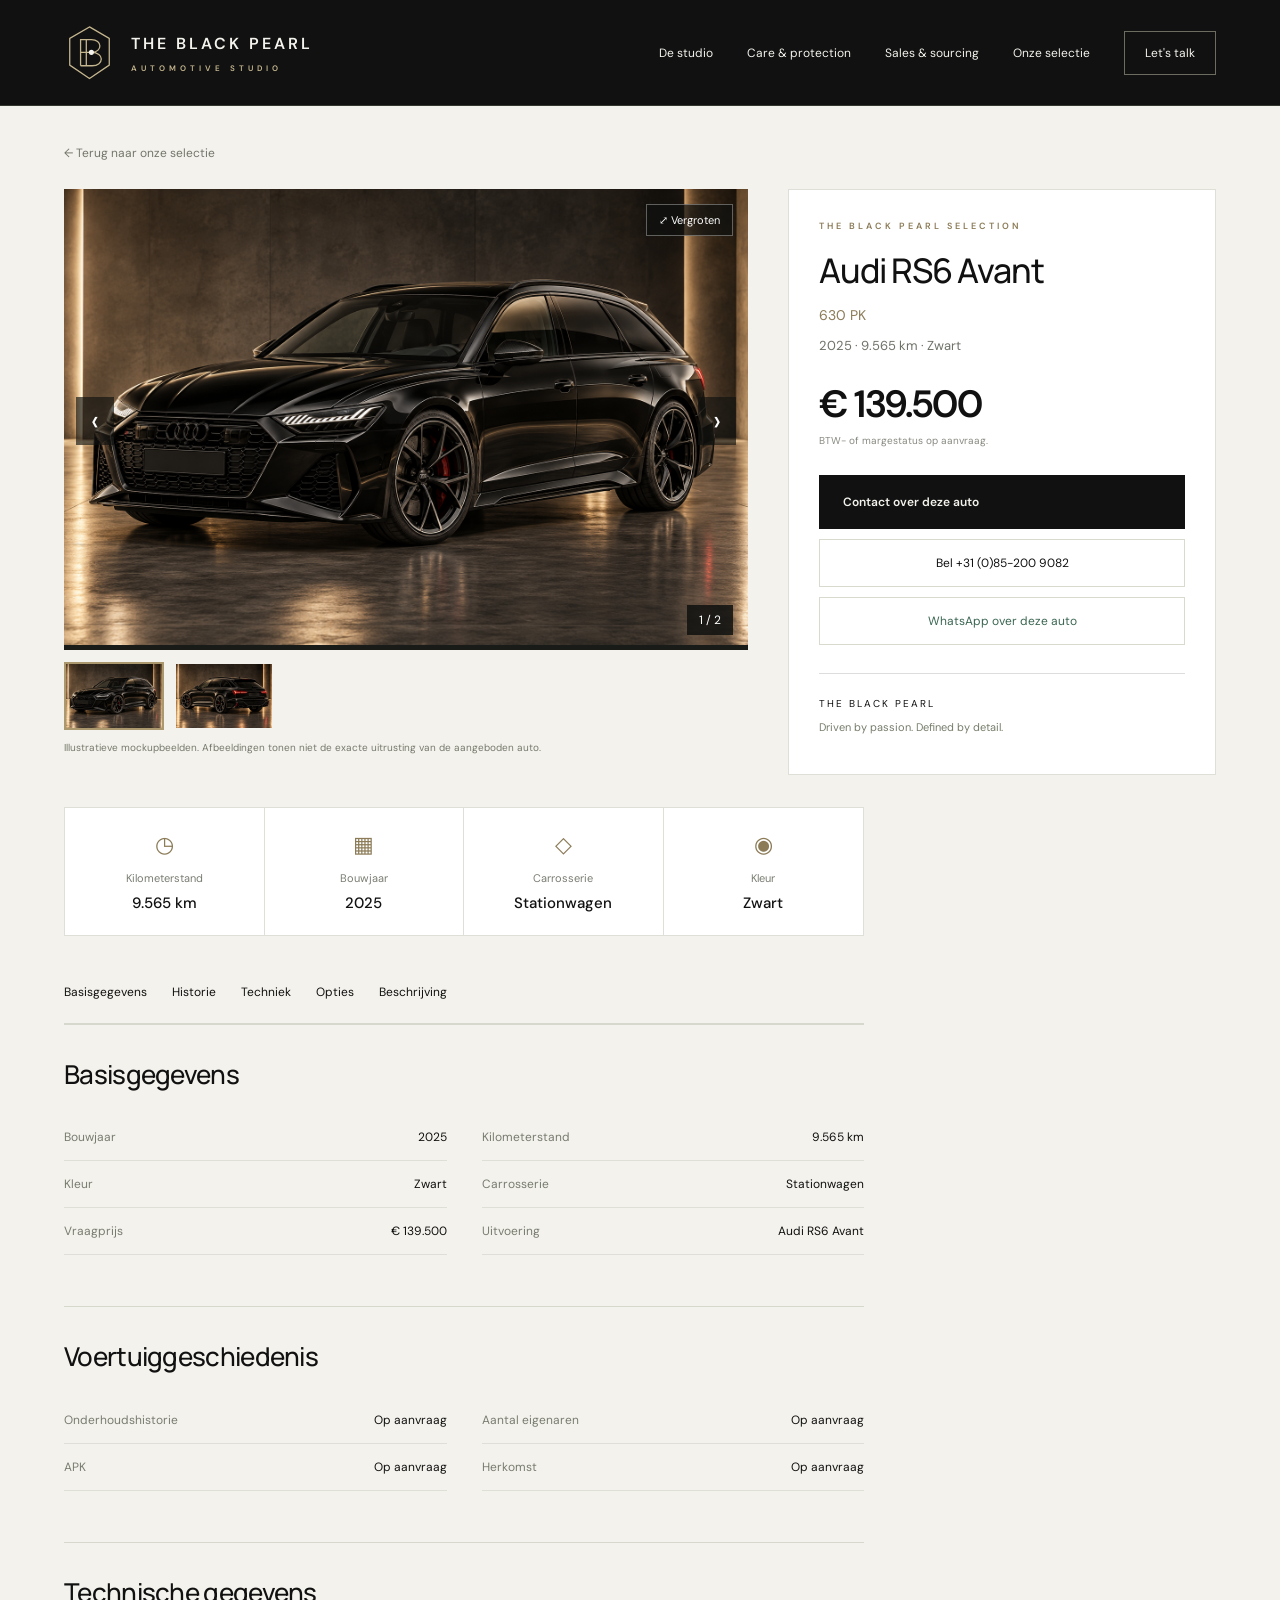
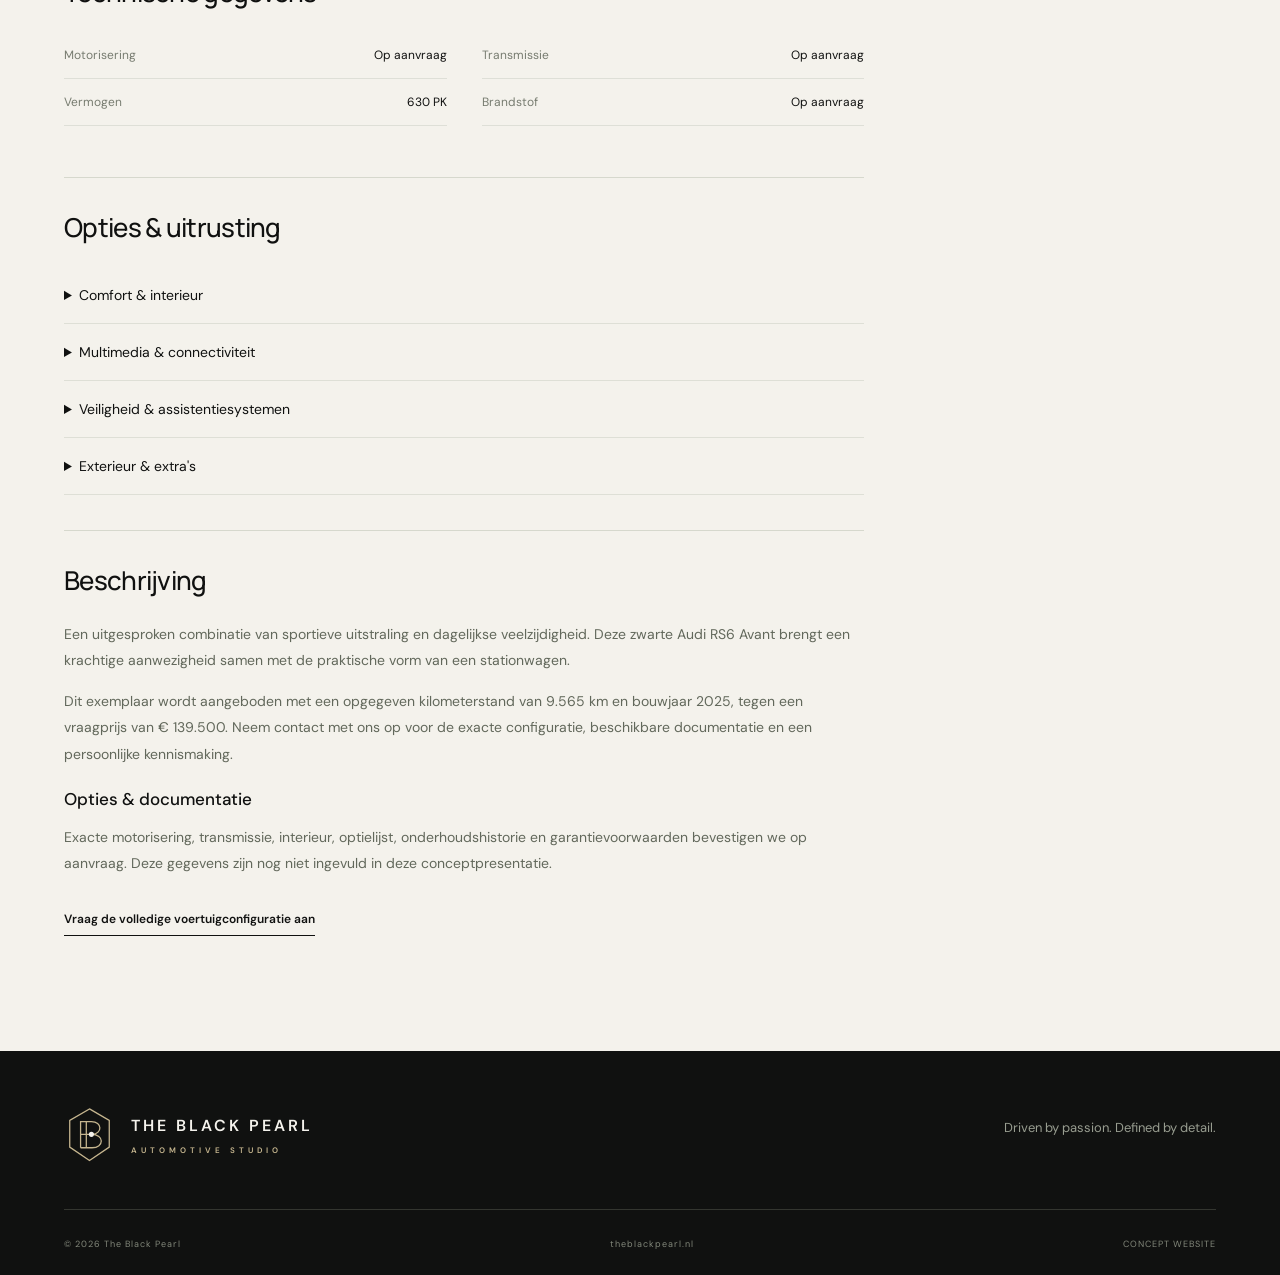
==== commit c66d50bf: "new" ====
--- a/audi-rs6.html
+++ b/audi-rs6.html
@@ -1 +1 @@
-<!doctype html><html lang="nl"><head><meta charset="utf-8"><meta name="viewport" content="width=device-width,initial-scale=1"><title>Audi RS6 Avant | The Black Pearl</title><meta name="description" content="Audi RS6 Avant, 2025, 9.565 km, € 139.500. Bekijk de selectie van The Black Pearl."><link rel="icon" href="assets/mark.svg"><link rel="stylesheet" href="style.css"><link rel="canonical" href="https://theblackpearl.nl/audi-rs6.html"><meta property="og:type" content="website"><meta property="og:site_name" content="The Black Pearl"><meta property="og:title" content="Audi RS6 Avant | The Black Pearl"><meta property="og:description" content="Audi RS6 Avant, 2025, 9.565 km, € 139.500. Bekijk de selectie van The Black Pearl."><meta property="og:url" content="https://theblackpearl.nl/audi-rs6.html"><meta property="og:image" content="https://theblackpearl.nl/assets/the-black-pearl-share.jpg"><meta property="og:image:width" content="1200"><meta property="og:image:height" content="630"><meta property="og:image:alt" content="The Black Pearl Automotive Studio — Driven by passion. Defined by detail."><meta name="twitter:card" content="summary_large_image"><meta name="twitter:image" content="https://theblackpearl.nl/assets/the-black-pearl-share.jpg"></head><body class="vehicle-page"><header><a class="brand" href="index.html#" aria-label="The Black Pearl homepage"><img src="assets/mark.svg" alt=""><span>THE BLACK PEARL<small>AUTOMOTIVE STUDIO</small></span></a><button class="menu" aria-label="Menu openen" aria-expanded="false">☰</button><nav><a href="index.html#studio">De studio</a><a href="index.html#care">Care & protection</a><a href="index.html#selection">Sales & sourcing</a><a href="index.html#collection">Onze selectie</a><a class="nav-cta" href="index.html#contact">Let's talk <span>↗</span></a></nav></header><main class="vehicle-main"><a class="back-link" href="index.html#collection">← Terug naar onze selectie</a><div class="vehicle-layout"><div><div class="vehicle-gallery"><button class="expand-gallery" aria-label="Foto vergroten">⤢ Vergroten</button><img id="gallery-main" src="assets/car-1.png" alt="Audi RS6 Avant zwarte exterieurmockup"><button class="gallery-prev" aria-label="Vorige foto">‹</button><button class="gallery-next" aria-label="Volgende foto">›</button><span class="photo-count">1 / 2</span></div><div class="thumbnails"><button data-photo="assets/car-1.png" class="active" aria-label="Vooraanzicht"><img src="assets/car-1.png" alt="Vooraanzicht"></button><button data-photo="assets/car-1-rear.png" aria-label="Achteraanzicht"><img src="assets/car-1-rear.png" alt="Achteraanzicht"></button></div><p class="gallery-note">Illustratieve mockupbeelden. Afbeeldingen tonen niet de exacte uitrusting van de aangeboden auto.</p></div><aside class="vehicle-offer"><p class="eyebrow">THE BLACK PEARL SELECTION</p><h1>Audi RS6 Avant</h1><p class="power-line">630 PK</p><p class="offer-spec">2025 · 9.565 km · Zwart</p><p class="offer-price">€ 139.500</p><p class="price-note">BTW- of margestatus op aanvraag.</p><a class="button light" href="mailto:info@theblackpearl.nl?subject=Interesse%20in%20Audi%20RS6%20Avant">Contact over deze auto ↗</a><a class="offer-phone" href="tel:+31852009082">Bel +31 (0)85-200 9082</a><a class="offer-wa" href="https://wa.me/31852009082?text=Ik%20heb%20interesse%20in%20Audi%20RS6%20Avant" target="_blank" rel="noopener">WhatsApp over deze auto ↗</a><p class="dealer">THE BLACK PEARL<br><span>Driven by passion. Defined by detail.</span></p></aside></div><div class="quick-facts"><div><span>◷</span><small>Kilometerstand</small><strong>9.565 km</strong></div><div><span>▦</span><small>Bouwjaar</small><strong>2025</strong></div><div><span>◇</span><small>Carrosserie</small><strong>Stationwagen</strong></div><div><span>◉</span><small>Kleur</small><strong>Zwart</strong></div></div><nav class="detail-tabs" aria-label="Voertuiginformatie"><a href="#basis">Basisgegevens</a><a href="#history">Historie</a><a href="#technical">Techniek</a><a href="#options">Opties</a><a href="#description">Beschrijving</a></nav><div class="vehicle-information"><section id="basis"><h2>Basisgegevens</h2><dl class="vehicle-facts"><div><dt>Bouwjaar</dt><dd>2025</dd></div><div><dt>Kilometerstand</dt><dd>9.565 km</dd></div><div><dt>Kleur</dt><dd>Zwart</dd></div><div><dt>Carrosserie</dt><dd>Stationwagen</dd></div><div><dt>Vraagprijs</dt><dd>€ 139.500</dd></div><div><dt>Uitvoering</dt><dd>Audi RS6 Avant</dd></div></dl></section><section id="history"><h2>Voertuiggeschiedenis</h2><dl class="vehicle-facts"><div><dt>Onderhoudshistorie</dt><dd>Op aanvraag</dd></div><div><dt>Aantal eigenaren</dt><dd>Op aanvraag</dd></div><div><dt>APK</dt><dd>Op aanvraag</dd></div><div><dt>Herkomst</dt><dd>Op aanvraag</dd></div></dl></section><section id="technical"><h2>Technische gegevens</h2><dl class="vehicle-facts"><div><dt>Motorisering</dt><dd>Op aanvraag</dd></div><div><dt>Transmissie</dt><dd>Op aanvraag</dd></div><div><dt>Vermogen</dt><dd>630 PK</dd></div><div><dt>Brandstof</dt><dd>Op aanvraag</dd></div></dl></section><section id="options"><h2>Opties & uitrusting</h2><details><summary>Comfort & interieur</summary><p>De volledige uitrusting en interieurconfiguratie worden op aanvraag bevestigd.</p></details><details><summary>Multimedia & connectiviteit</summary><p>Vraag de voertuigspecifieke optielijst op voor de aanwezige multimediafuncties.</p></details><details><summary>Veiligheid & assistentiesystemen</summary><p>De aanwezige assistentie- en veiligheidssystemen worden per voertuig bevestigd.</p></details><details><summary>Exterieur & extra's</summary><p>Wielen, pakketten en overige extra's worden opgenomen in de definitieve voertuigconfiguratie.</p></details></section><section id="description"><h2>Beschrijving</h2><p>Een uitgesproken combinatie van sportieve uitstraling en dagelijkse veelzijdigheid. Deze zwarte Audi RS6 Avant brengt een krachtige aanwezigheid samen met de praktische vorm van een stationwagen.</p><p>Dit exemplaar wordt aangeboden met een opgegeven kilometerstand van 9.565 km en bouwjaar 2025, tegen een vraagprijs van € 139.500. Neem contact met ons op voor de exacte configuratie, beschikbare documentatie en een persoonlijke kennismaking.</p><h3>Opties & documentatie</h3><p>Exacte motorisering, transmissie, interieur, optielijst, onderhoudshistorie en garantievoorwaarden bevestigen we op aanvraag. Deze gegevens zijn nog niet ingevuld in deze conceptpresentatie.</p><a class="text-link" href="mailto:info@theblackpearl.nl?subject=Interesse%20in%20Audi%20RS6%20Avant">Vraag de volledige voertuigconfiguratie aan ↗</a></section></div></main><footer><a class="brand" href="index.html#"><img src="assets/mark.svg" alt=""><span>THE BLACK PEARL<small>AUTOMOTIVE STUDIO</small></span></a><p>Driven by passion. Defined by detail.</p><div class="footer-bottom"><span>© 2026 The Black Pearl</span><span>theblackpearl.nl</span><span>CONCEPT WEBSITE</span></div></footer><dialog class="gallery-lightbox"><button class="lightbox-close" aria-label="Sluiten">×</button><img alt="Vergrote voertuigmockup"></dialog><div class="mobile-contact"><a href="tel:+31852009082">Bellen</a><a href="mailto:info@theblackpearl.nl?subject=Interesse%20in%20Audi%20RS6%20Avant">E-mail</a><a href="https://wa.me/31852009082" target="_blank" rel="noopener">WhatsApp</a></div><script src="vehicle.js"></script></body></html>+<!doctype html><html lang="nl"><head><meta charset="utf-8"><meta name="viewport" content="width=device-width,initial-scale=1"><title>Audi RS6 Avant | The Black Pearl</title><meta name="description" content="Audi RS6 Avant, 2025, 9.565 km, € 139.500. Bekijk de selectie van The Black Pearl."><link rel="icon" href="assets/mark.svg"><link rel="stylesheet" href="style.css"><link rel="canonical" href="https://theblackpearl.nl/audi-rs6.html"><meta property="og:type" content="website"><meta property="og:site_name" content="The Black Pearl"><meta property="og:title" content="Audi RS6 Avant | The Black Pearl"><meta property="og:description" content="Audi RS6 Avant, 2025, 9.565 km, € 139.500. Bekijk de selectie van The Black Pearl."><meta property="og:url" content="https://theblackpearl.nl/audi-rs6.html"><meta property="og:image" content="https://theblackpearl.nl/assets/the-black-pearl-share.jpg"><meta property="og:image:width" content="1200"><meta property="og:image:height" content="630"><meta property="og:image:alt" content="The Black Pearl Automotive Studio — Driven by passion. Defined by detail."><meta name="twitter:card" content="summary_large_image"><meta name="twitter:image" content="https://theblackpearl.nl/assets/the-black-pearl-share.jpg"></head><body class="vehicle-page"><header><a class="brand" href="index.html#" aria-label="The Black Pearl homepage"><img src="assets/mark.svg" alt=""><span>THE BLACK PEARL<small>AUTOMOTIVE STUDIO</small></span></a><button class="menu" aria-label="Menu openen" aria-expanded="false">☰</button><nav><a href="index.html#studio">De studio</a><a href="index.html#care">Care & protection</a><a href="index.html#selection">Sales & sourcing</a><a href="index.html#collection">Onze selectie</a><a class="nav-cta" href="index.html#contact">Let's talk </a></nav></header><main class="vehicle-main"><a class="back-link" href="index.html#collection">← Terug naar onze selectie</a><div class="vehicle-layout"><div><div class="vehicle-gallery"><button class="expand-gallery" aria-label="Foto vergroten">⤢ Vergroten</button><img id="gallery-main" src="assets/car-1.png" alt="Audi RS6 Avant zwarte exterieurmockup"><button class="gallery-prev" aria-label="Vorige foto">‹</button><button class="gallery-next" aria-label="Volgende foto">›</button><span class="photo-count">1 / 2</span></div><div class="thumbnails"><button data-photo="assets/car-1.png" class="active" aria-label="Vooraanzicht"><img src="assets/car-1.png" alt="Vooraanzicht"></button><button data-photo="assets/car-1-rear.png" aria-label="Achteraanzicht"><img src="assets/car-1-rear.png" alt="Achteraanzicht"></button></div><p class="gallery-note">Illustratieve mockupbeelden. Afbeeldingen tonen niet de exacte uitrusting van de aangeboden auto.</p></div><aside class="vehicle-offer"><p class="eyebrow">THE BLACK PEARL SELECTION</p><h1>Audi RS6 Avant</h1><p class="power-line">630 PK</p><p class="offer-spec">2025 · 9.565 km · Zwart</p><p class="offer-price">€ 139.500</p><p class="price-note">BTW- of margestatus op aanvraag.</p><a class="button light" href="mailto:info@theblackpearl.nl?subject=Interesse%20in%20Audi%20RS6%20Avant">Contact over deze auto</a><a class="offer-phone" href="tel:+31852009082">Bel +31 (0)85-200 9082</a><a class="offer-wa" href="https://wa.me/31852009082?text=Ik%20heb%20interesse%20in%20Audi%20RS6%20Avant" target="_blank" rel="noopener">WhatsApp over deze auto</a><p class="dealer">THE BLACK PEARL<br><span>Driven by passion. Defined by detail.</span></p></aside></div><div class="quick-facts"><div><span>◷</span><small>Kilometerstand</small><strong>9.565 km</strong></div><div><span>▦</span><small>Bouwjaar</small><strong>2025</strong></div><div><span>◇</span><small>Carrosserie</small><strong>Stationwagen</strong></div><div><span>◉</span><small>Kleur</small><strong>Zwart</strong></div></div><nav class="detail-tabs" aria-label="Voertuiginformatie"><a href="#basis">Basisgegevens</a><a href="#history">Historie</a><a href="#technical">Techniek</a><a href="#options">Opties</a><a href="#description">Beschrijving</a></nav><div class="vehicle-information"><section id="basis"><h2>Basisgegevens</h2><dl class="vehicle-facts"><div><dt>Bouwjaar</dt><dd>2025</dd></div><div><dt>Kilometerstand</dt><dd>9.565 km</dd></div><div><dt>Kleur</dt><dd>Zwart</dd></div><div><dt>Carrosserie</dt><dd>Stationwagen</dd></div><div><dt>Vraagprijs</dt><dd>€ 139.500</dd></div><div><dt>Uitvoering</dt><dd>Audi RS6 Avant</dd></div></dl></section><section id="history"><h2>Voertuiggeschiedenis</h2><dl class="vehicle-facts"><div><dt>Onderhoudshistorie</dt><dd>Op aanvraag</dd></div><div><dt>Aantal eigenaren</dt><dd>Op aanvraag</dd></div><div><dt>APK</dt><dd>Op aanvraag</dd></div><div><dt>Herkomst</dt><dd>Op aanvraag</dd></div></dl></section><section id="technical"><h2>Technische gegevens</h2><dl class="vehicle-facts"><div><dt>Motorisering</dt><dd>Op aanvraag</dd></div><div><dt>Transmissie</dt><dd>Op aanvraag</dd></div><div><dt>Vermogen</dt><dd>630 PK</dd></div><div><dt>Brandstof</dt><dd>Op aanvraag</dd></div></dl></section><section id="options"><h2>Opties & uitrusting</h2><details><summary>Comfort & interieur</summary><p>De volledige uitrusting en interieurconfiguratie worden op aanvraag bevestigd.</p></details><details><summary>Multimedia & connectiviteit</summary><p>Vraag de voertuigspecifieke optielijst op voor de aanwezige multimediafuncties.</p></details><details><summary>Veiligheid & assistentiesystemen</summary><p>De aanwezige assistentie- en veiligheidssystemen worden per voertuig bevestigd.</p></details><details><summary>Exterieur & extra's</summary><p>Wielen, pakketten en overige extra's worden opgenomen in de definitieve voertuigconfiguratie.</p></details></section><section id="description"><h2>Beschrijving</h2><p>Een uitgesproken combinatie van sportieve uitstraling en dagelijkse veelzijdigheid. Deze zwarte Audi RS6 Avant brengt een krachtige aanwezigheid samen met de praktische vorm van een stationwagen.</p><p>Dit exemplaar wordt aangeboden met een opgegeven kilometerstand van 9.565 km en bouwjaar 2025, tegen een vraagprijs van € 139.500. Neem contact met ons op voor de exacte configuratie, beschikbare documentatie en een persoonlijke kennismaking.</p><h3>Opties & documentatie</h3><p>Exacte motorisering, transmissie, interieur, optielijst, onderhoudshistorie en garantievoorwaarden bevestigen we op aanvraag. Deze gegevens zijn nog niet ingevuld in deze conceptpresentatie.</p><a class="text-link" href="mailto:info@theblackpearl.nl?subject=Interesse%20in%20Audi%20RS6%20Avant">Vraag de volledige voertuigconfiguratie aan</a></section></div></main><footer><a class="brand" href="index.html#"><img src="assets/mark.svg" alt=""><span>THE BLACK PEARL<small>AUTOMOTIVE STUDIO</small></span></a><p>Driven by passion. Defined by detail.</p><div class="footer-bottom"><span>© 2026 The Black Pearl</span><span>theblackpearl.nl</span><span>CONCEPT WEBSITE</span></div></footer><dialog class="gallery-lightbox"><button class="lightbox-close" aria-label="Sluiten">×</button><img alt="Vergrote voertuigmockup"></dialog><div class="mobile-contact"><a href="tel:+31852009082">Bellen</a><a href="mailto:info@theblackpearl.nl?subject=Interesse%20in%20Audi%20RS6%20Avant">E-mail</a><a href="https://wa.me/31852009082" target="_blank" rel="noopener">WhatsApp</a></div><script src="vehicle.js"></script></body></html>
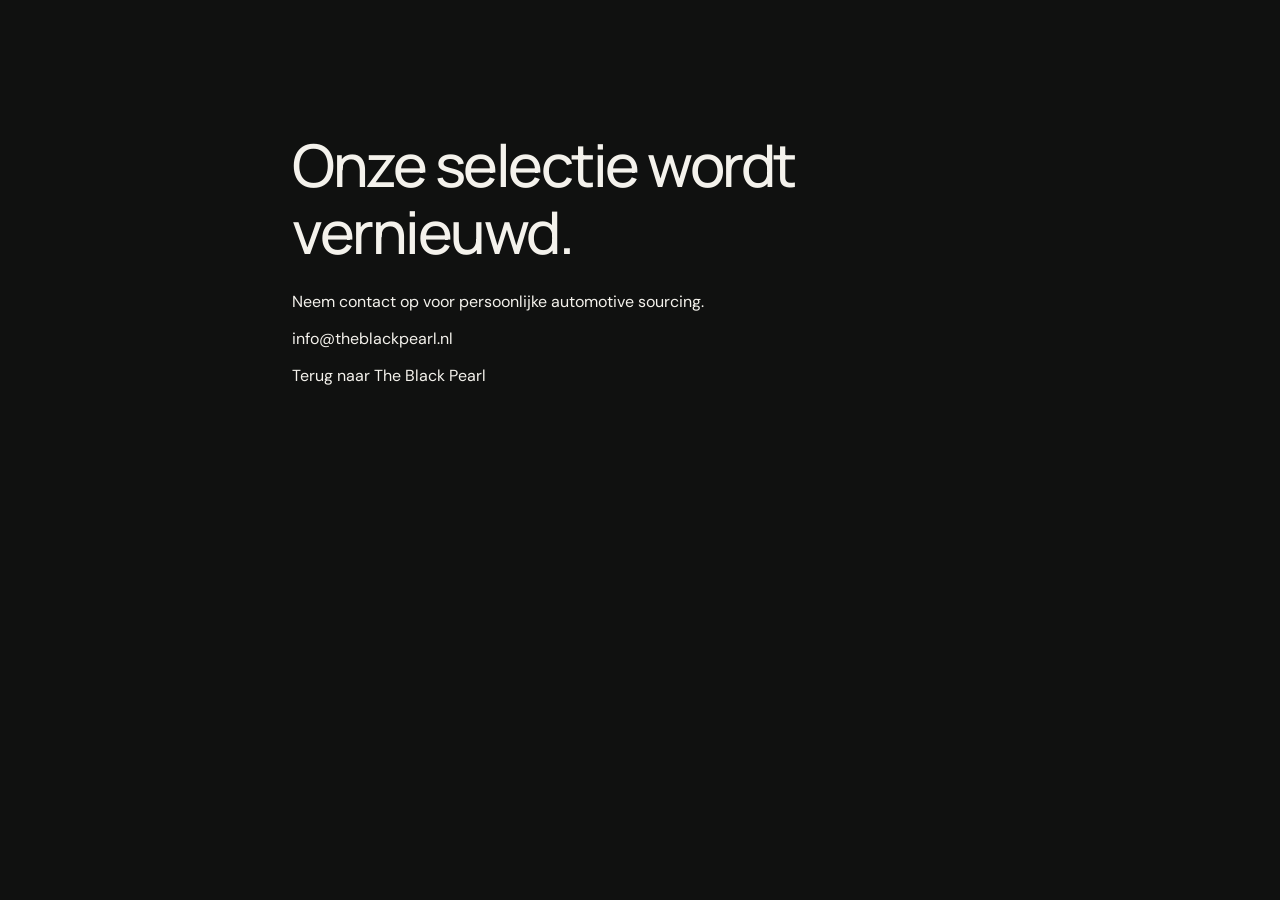
==== commit 28d0923a: "new" ====
--- a/audi-rs6.html
+++ b/audi-rs6.html
@@ -1 +1 @@
-<!doctype html><html lang="nl"><head><meta charset="utf-8"><meta name="viewport" content="width=device-width,initial-scale=1"><title>Audi RS6 Avant | The Black Pearl</title><meta name="description" content="Audi RS6 Avant, 2025, 9.565 km, € 139.500. Bekijk de selectie van The Black Pearl."><link rel="icon" href="assets/mark.svg"><link rel="stylesheet" href="style.css"><link rel="canonical" href="https://theblackpearl.nl/audi-rs6.html"><meta property="og:type" content="website"><meta property="og:site_name" content="The Black Pearl"><meta property="og:title" content="Audi RS6 Avant | The Black Pearl"><meta property="og:description" content="Audi RS6 Avant, 2025, 9.565 km, € 139.500. Bekijk de selectie van The Black Pearl."><meta property="og:url" content="https://theblackpearl.nl/audi-rs6.html"><meta property="og:image" content="https://theblackpearl.nl/assets/the-black-pearl-share.jpg"><meta property="og:image:width" content="1200"><meta property="og:image:height" content="630"><meta property="og:image:alt" content="The Black Pearl Automotive Studio — Driven by passion. Defined by detail."><meta name="twitter:card" content="summary_large_image"><meta name="twitter:image" content="https://theblackpearl.nl/assets/the-black-pearl-share.jpg"></head><body class="vehicle-page"><header><a class="brand" href="index.html#" aria-label="The Black Pearl homepage"><img src="assets/mark.svg" alt=""><span>THE BLACK PEARL<small>AUTOMOTIVE STUDIO</small></span></a><button class="menu" aria-label="Menu openen" aria-expanded="false">☰</button><nav><a href="index.html#studio">De studio</a><a href="index.html#care">Care & protection</a><a href="index.html#selection">Sales & sourcing</a><a href="index.html#collection">Onze selectie</a><a class="nav-cta" href="index.html#contact">Let's talk </a></nav></header><main class="vehicle-main"><a class="back-link" href="index.html#collection">← Terug naar onze selectie</a><div class="vehicle-layout"><div><div class="vehicle-gallery"><button class="expand-gallery" aria-label="Foto vergroten">⤢ Vergroten</button><img id="gallery-main" src="assets/car-1.png" alt="Audi RS6 Avant zwarte exterieurmockup"><button class="gallery-prev" aria-label="Vorige foto">‹</button><button class="gallery-next" aria-label="Volgende foto">›</button><span class="photo-count">1 / 2</span></div><div class="thumbnails"><button data-photo="assets/car-1.png" class="active" aria-label="Vooraanzicht"><img src="assets/car-1.png" alt="Vooraanzicht"></button><button data-photo="assets/car-1-rear.png" aria-label="Achteraanzicht"><img src="assets/car-1-rear.png" alt="Achteraanzicht"></button></div><p class="gallery-note">Illustratieve mockupbeelden. Afbeeldingen tonen niet de exacte uitrusting van de aangeboden auto.</p></div><aside class="vehicle-offer"><p class="eyebrow">THE BLACK PEARL SELECTION</p><h1>Audi RS6 Avant</h1><p class="power-line">630 PK</p><p class="offer-spec">2025 · 9.565 km · Zwart</p><p class="offer-price">€ 139.500</p><p class="price-note">BTW- of margestatus op aanvraag.</p><a class="button light" href="mailto:info@theblackpearl.nl?subject=Interesse%20in%20Audi%20RS6%20Avant">Contact over deze auto</a><a class="offer-phone" href="tel:+31852009082">Bel +31 (0)85-200 9082</a><a class="offer-wa" href="https://wa.me/31852009082?text=Ik%20heb%20interesse%20in%20Audi%20RS6%20Avant" target="_blank" rel="noopener">WhatsApp over deze auto</a><p class="dealer">THE BLACK PEARL<br><span>Driven by passion. Defined by detail.</span></p></aside></div><div class="quick-facts"><div><span>◷</span><small>Kilometerstand</small><strong>9.565 km</strong></div><div><span>▦</span><small>Bouwjaar</small><strong>2025</strong></div><div><span>◇</span><small>Carrosserie</small><strong>Stationwagen</strong></div><div><span>◉</span><small>Kleur</small><strong>Zwart</strong></div></div><nav class="detail-tabs" aria-label="Voertuiginformatie"><a href="#basis">Basisgegevens</a><a href="#history">Historie</a><a href="#technical">Techniek</a><a href="#options">Opties</a><a href="#description">Beschrijving</a></nav><div class="vehicle-information"><section id="basis"><h2>Basisgegevens</h2><dl class="vehicle-facts"><div><dt>Bouwjaar</dt><dd>2025</dd></div><div><dt>Kilometerstand</dt><dd>9.565 km</dd></div><div><dt>Kleur</dt><dd>Zwart</dd></div><div><dt>Carrosserie</dt><dd>Stationwagen</dd></div><div><dt>Vraagprijs</dt><dd>€ 139.500</dd></div><div><dt>Uitvoering</dt><dd>Audi RS6 Avant</dd></div></dl></section><section id="history"><h2>Voertuiggeschiedenis</h2><dl class="vehicle-facts"><div><dt>Onderhoudshistorie</dt><dd>Op aanvraag</dd></div><div><dt>Aantal eigenaren</dt><dd>Op aanvraag</dd></div><div><dt>APK</dt><dd>Op aanvraag</dd></div><div><dt>Herkomst</dt><dd>Op aanvraag</dd></div></dl></section><section id="technical"><h2>Technische gegevens</h2><dl class="vehicle-facts"><div><dt>Motorisering</dt><dd>Op aanvraag</dd></div><div><dt>Transmissie</dt><dd>Op aanvraag</dd></div><div><dt>Vermogen</dt><dd>630 PK</dd></div><div><dt>Brandstof</dt><dd>Op aanvraag</dd></div></dl></section><section id="options"><h2>Opties & uitrusting</h2><details><summary>Comfort & interieur</summary><p>De volledige uitrusting en interieurconfiguratie worden op aanvraag bevestigd.</p></details><details><summary>Multimedia & connectiviteit</summary><p>Vraag de voertuigspecifieke optielijst op voor de aanwezige multimediafuncties.</p></details><details><summary>Veiligheid & assistentiesystemen</summary><p>De aanwezige assistentie- en veiligheidssystemen worden per voertuig bevestigd.</p></details><details><summary>Exterieur & extra's</summary><p>Wielen, pakketten en overige extra's worden opgenomen in de definitieve voertuigconfiguratie.</p></details></section><section id="description"><h2>Beschrijving</h2><p>Een uitgesproken combinatie van sportieve uitstraling en dagelijkse veelzijdigheid. Deze zwarte Audi RS6 Avant brengt een krachtige aanwezigheid samen met de praktische vorm van een stationwagen.</p><p>Dit exemplaar wordt aangeboden met een opgegeven kilometerstand van 9.565 km en bouwjaar 2025, tegen een vraagprijs van € 139.500. Neem contact met ons op voor de exacte configuratie, beschikbare documentatie en een persoonlijke kennismaking.</p><h3>Opties & documentatie</h3><p>Exacte motorisering, transmissie, interieur, optielijst, onderhoudshistorie en garantievoorwaarden bevestigen we op aanvraag. Deze gegevens zijn nog niet ingevuld in deze conceptpresentatie.</p><a class="text-link" href="mailto:info@theblackpearl.nl?subject=Interesse%20in%20Audi%20RS6%20Avant">Vraag de volledige voertuigconfiguratie aan</a></section></div></main><footer><a class="brand" href="index.html#"><img src="assets/mark.svg" alt=""><span>THE BLACK PEARL<small>AUTOMOTIVE STUDIO</small></span></a><p>Driven by passion. Defined by detail.</p><div class="footer-bottom"><span>© 2026 The Black Pearl</span><span>theblackpearl.nl</span><span>CONCEPT WEBSITE</span></div></footer><dialog class="gallery-lightbox"><button class="lightbox-close" aria-label="Sluiten">×</button><img alt="Vergrote voertuigmockup"></dialog><div class="mobile-contact"><a href="tel:+31852009082">Bellen</a><a href="mailto:info@theblackpearl.nl?subject=Interesse%20in%20Audi%20RS6%20Avant">E-mail</a><a href="https://wa.me/31852009082" target="_blank" rel="noopener">WhatsApp</a></div><script src="vehicle.js"></script></body></html>+<!doctype html><html lang="nl"><head><meta charset="utf-8"><meta name="viewport" content="width=device-width,initial-scale=1"><meta name="robots" content="noindex"><title>Autoselectie — The Black Pearl</title><link rel="icon" href="assets/mark.svg"><link rel="stylesheet" href="style.css"></head><body><main style="max-width:760px;margin:100px auto;padding:32px"><h1>Onze selectie wordt vernieuwd.</h1><p>Neem contact op voor persoonlijke automotive sourcing.</p><p><a href="mailto:info@theblackpearl.nl">info@theblackpearl.nl</a></p><a href="index.html">Terug naar The Black Pearl</a></main></body></html>
--- a/style.css
+++ b/style.css
@@ -10,3 +10,7 @@
 .quick-facts{display:grid;grid-template-columns:repeat(4,1fr);max-width:800px;margin:32px 0 0;border:1px solid #dedfd6;background:#fff}.quick-facts>div{padding:22px;text-align:center;border-right:1px solid #dedfd6}.quick-facts>div:last-child{border:0}.quick-facts span{display:block;font-size:22px;color:#8b7b57;margin-bottom:12px}.quick-facts small{display:block;color:#797d72;font-size:11px}.quick-facts strong{display:block;font-size:15px;margin-top:8px;font-weight:500}.detail-tabs{display:flex;position:sticky;top:0;z-index:5;background:#f4f2ec;border-bottom:1px solid #d6d8cd;gap:25px;max-width:800px;padding:23px 0;margin-top:25px;font-size:12px}.vehicle-information{margin-top:0}.vehicle-information details{border-bottom:1px solid #dedfd6;padding:19px 0}.vehicle-information summary{font-size:14px;cursor:pointer}.expand-gallery{position:absolute;top:15px;right:15px;z-index:2;border:1px solid #ffffff55;background:#101110b9;color:#fff;padding:8px 12px;font-size:11px}#gallery-main{cursor:zoom-in}.gallery-lightbox{width:min(1200px,94vw);max-width:none;padding:0;background:#101110;border:0}.gallery-lightbox img{width:100%;max-height:85vh;object-fit:contain;display:block}.gallery-lightbox::backdrop{background:#000e}.lightbox-close{position:absolute;right:12px;top:12px;background:#101110c9;border:0;color:#fff;font-size:28px;padding:2px 12px}.mobile-contact{display:none}@media(max-width:800px){.quick-facts{grid-template-columns:1fr 1fr}.quick-facts>div{padding:18px;border-bottom:1px solid #dedfd6}.detail-tabs{display:flex;overflow:auto;white-space:nowrap;gap:22px;margin-top:15px;padding:20px 0}.mobile-contact{display:flex;position:fixed;bottom:0;left:0;right:0;z-index:10;background:#101110;color:#f4f2ec;padding:12px 6%;gap:10px}.mobile-contact a{flex:1;text-align:center;font-size:12px;border:1px solid #5b6253;padding:12px 5px}.vehicle-page footer{padding-bottom:100px}}
 
 .listing-power{font-size:12px;color:#797d70;order:1;margin:9px 0 0}.power-line{font-size:14px;color:#8b7b57;margin:8px 0}
+
+.service-art.paint{height:330px;border:0}.polishing-photo{width:100%;height:100%;object-fit:cover;object-position:center}.service-art.paint>span{color:#fff;background:rgba(0,0,0,.65);padding:9px 12px;bottom:14px}@media(max-width:650px){.service-art.paint{height:260px}}
+
+.service-art.dream-car{height:330px;border:0}.dream-car>img{width:100%;height:100%;object-fit:cover;object-position:center}.service-art.dream-car>span{color:#fff;background:rgba(0,0,0,.7);padding:9px 12px;bottom:14px;letter-spacing:1.5px}@media(max-width:650px){.service-art.dream-car{height:260px}.service-art.dream-car>span{font-size:8px;letter-spacing:1px}}
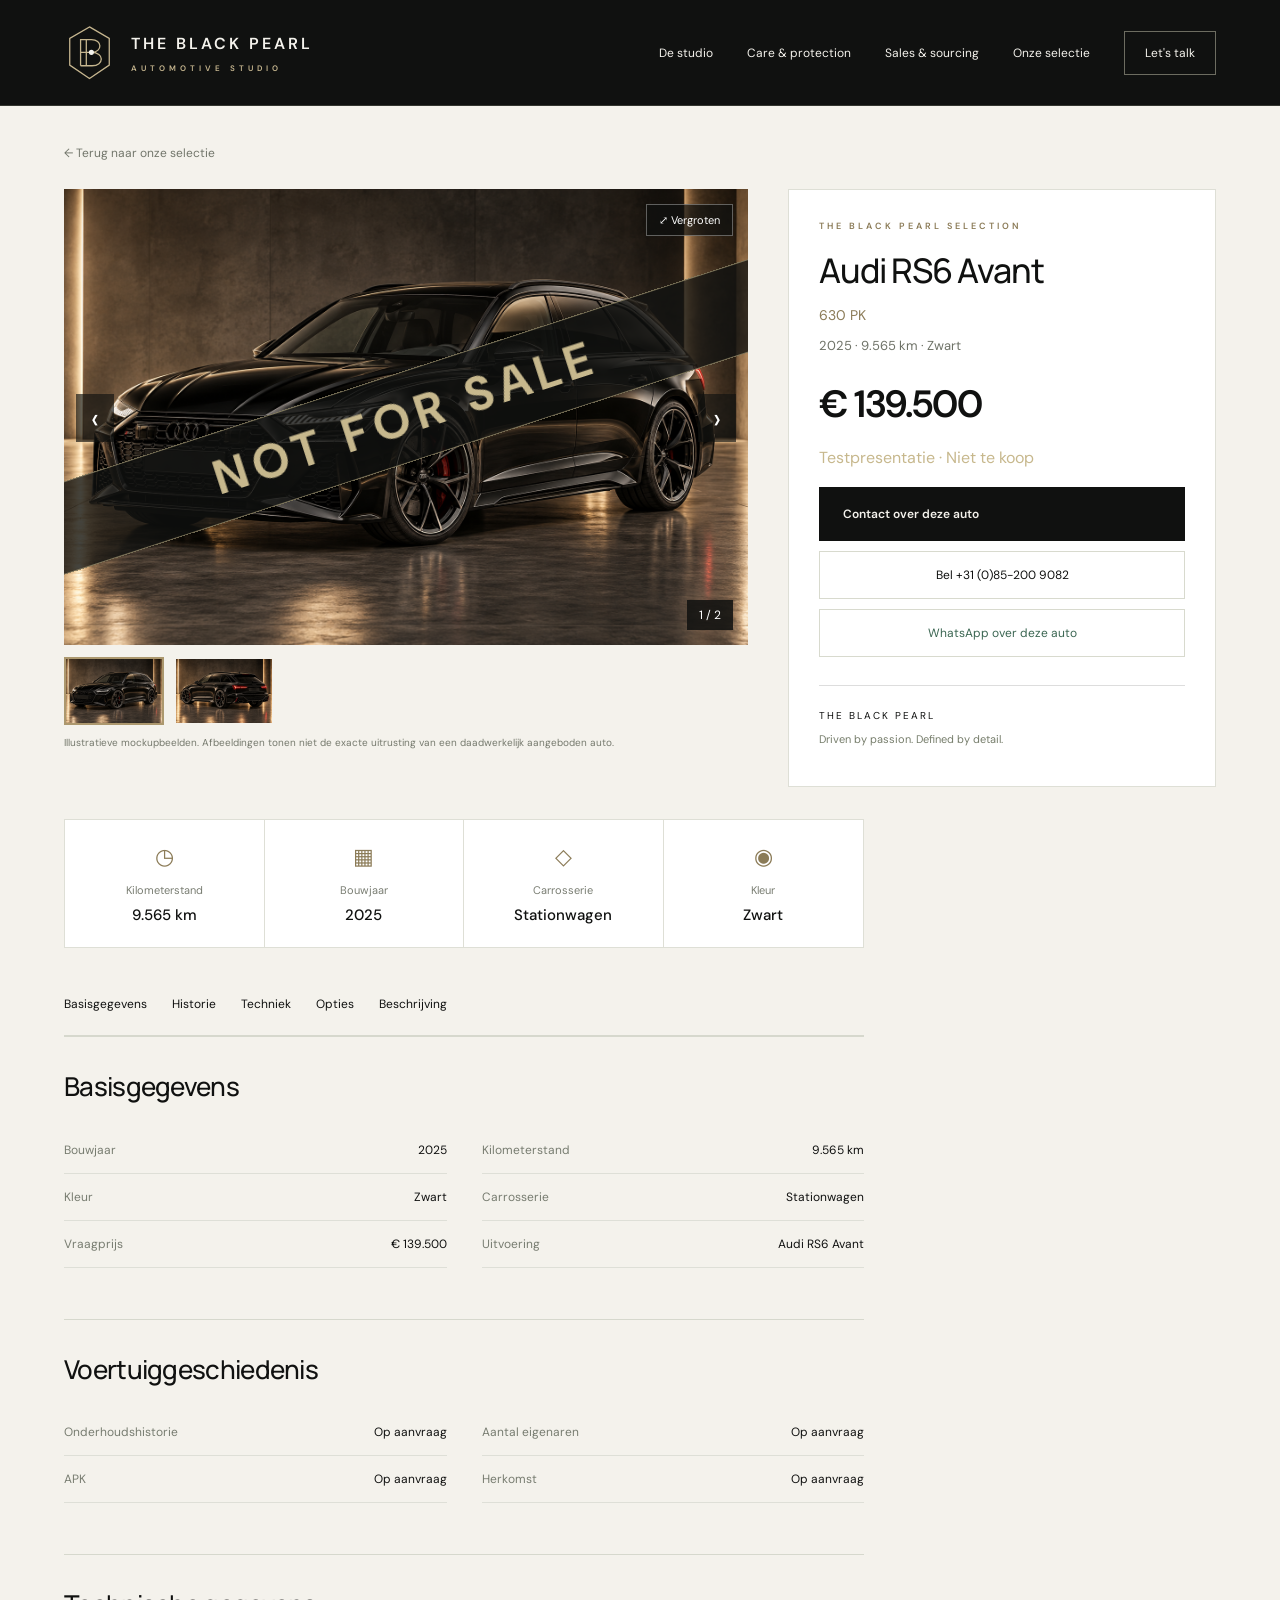
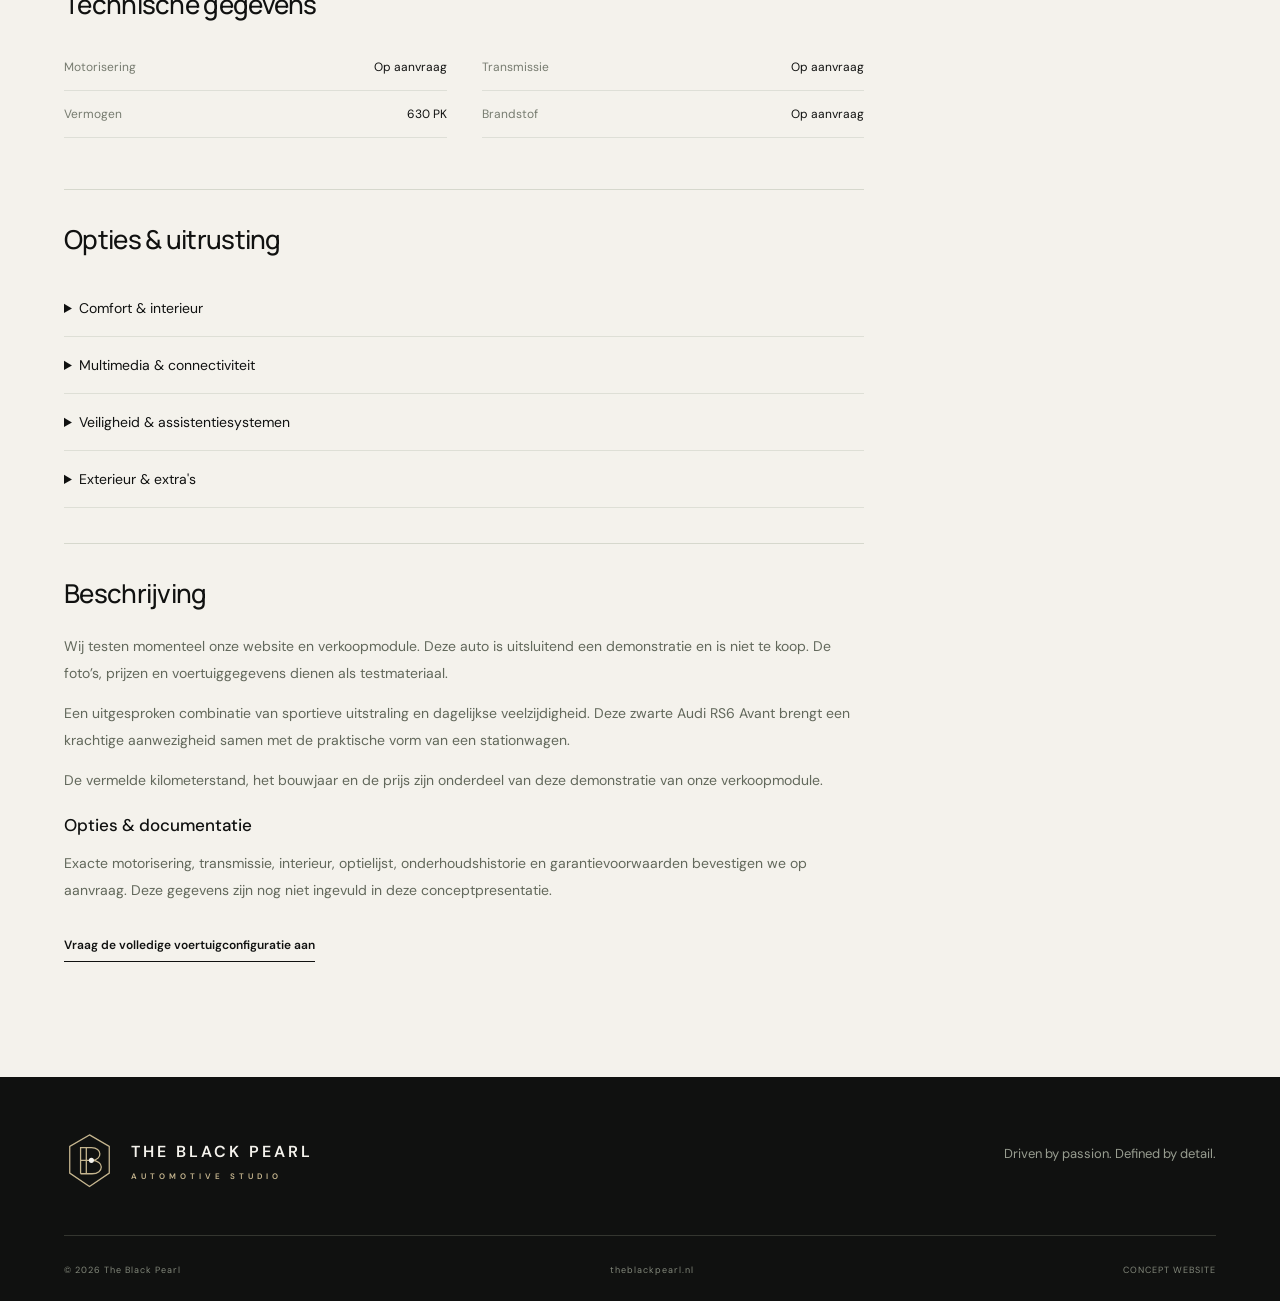
==== commit 72ef842a: "Restore demonstration inventory with not-for-sale labels" ====
--- a/audi-rs6.html
+++ b/audi-rs6.html
@@ -1 +1 @@
-<!doctype html><html lang="nl"><head><meta charset="utf-8"><meta name="viewport" content="width=device-width,initial-scale=1"><meta name="robots" content="noindex"><title>Autoselectie — The Black Pearl</title><link rel="icon" href="assets/mark.svg"><link rel="stylesheet" href="style.css"></head><body><main style="max-width:760px;margin:100px auto;padding:32px"><h1>Onze selectie wordt vernieuwd.</h1><p>Neem contact op voor persoonlijke automotive sourcing.</p><p><a href="mailto:info@theblackpearl.nl">info@theblackpearl.nl</a></p><a href="index.html">Terug naar The Black Pearl</a></main></body></html>+<!doctype html><html lang="nl"><head><meta charset="utf-8"><meta name="viewport" content="width=device-width,initial-scale=1"><title>Audi RS6 Avant | The Black Pearl</title><meta name="description" content="Audi RS6 Avant, 2025, 9.565 km, € 139.500. Bekijk de selectie van The Black Pearl."><link rel="icon" href="assets/mark.svg"><link rel="stylesheet" href="style.css"><link rel="canonical" href="https://theblackpearl.nl/audi-rs6.html"><meta property="og:type" content="website"><meta property="og:site_name" content="The Black Pearl"><meta property="og:title" content="Audi RS6 Avant | The Black Pearl"><meta property="og:description" content="Audi RS6 Avant, 2025, 9.565 km, € 139.500. Bekijk de selectie van The Black Pearl."><meta property="og:url" content="https://theblackpearl.nl/audi-rs6.html"><meta property="og:image" content="https://theblackpearl.nl/assets/the-black-pearl-share-logo.jpg"><meta property="og:image:width" content="1200"><meta property="og:image:height" content="630"><meta property="og:image:alt" content="The Black Pearl Automotive Studio — Driven by passion. Defined by detail."><meta name="twitter:card" content="summary_large_image"><meta name="twitter:image" content="https://theblackpearl.nl/assets/the-black-pearl-share-logo.jpg"></head><body class="vehicle-page"><header><a class="brand" href="index.html#" aria-label="The Black Pearl homepage"><img src="assets/mark.svg" alt=""><span>THE BLACK PEARL<small>AUTOMOTIVE STUDIO</small></span></a><button class="menu" aria-label="Menu openen" aria-expanded="false">☰</button><nav><a href="index.html#studio">De studio</a><a href="index.html#care">Care & protection</a><a href="index.html#selection">Sales & sourcing</a><a href="index.html#collection">Onze selectie</a><a class="nav-cta" href="index.html#contact">Let's talk </a></nav></header><main class="vehicle-main"><a class="back-link" href="index.html#collection">← Terug naar onze selectie</a><div class="vehicle-layout"><div><div class="vehicle-gallery"><span class="not-for-sale">NOT FOR SALE</span><button class="expand-gallery" aria-label="Foto vergroten">⤢ Vergroten</button><img id="gallery-main" src="assets/car-1.png" alt="Audi RS6 Avant zwarte exterieurmockup"><button class="gallery-prev" aria-label="Vorige foto">‹</button><button class="gallery-next" aria-label="Volgende foto">›</button><span class="photo-count">1 / 2</span></div><div class="thumbnails"><button data-photo="assets/car-1.png" class="active" aria-label="Vooraanzicht"><img src="assets/car-1.png" alt="Vooraanzicht"></button><button data-photo="assets/car-1-rear.png" aria-label="Achteraanzicht"><img src="assets/car-1-rear.png" alt="Achteraanzicht"></button></div><p class="gallery-note">Illustratieve mockupbeelden. Afbeeldingen tonen niet de exacte uitrusting van een daadwerkelijk aangeboden auto.</p></div><aside class="vehicle-offer"><p class="eyebrow">THE BLACK PEARL SELECTION</p><h1>Audi RS6 Avant</h1><p class="power-line">630 PK</p><p class="offer-spec">2025 · 9.565 km · Zwart</p><p class="offer-price">€ 139.500</p><p class="demo-notice">Testpresentatie · Niet te koop</p><a class="button light" href="mailto:info@theblackpearl.nl?subject=Interesse%20in%20Audi%20RS6%20Avant">Contact over deze auto</a><a class="offer-phone" href="tel:+31852009082">Bel +31 (0)85-200 9082</a><a class="offer-wa" href="https://wa.me/31852009082?text=Ik%20heb%20interesse%20in%20Audi%20RS6%20Avant" target="_blank" rel="noopener">WhatsApp over deze auto</a><p class="dealer">THE BLACK PEARL<br><span>Driven by passion. Defined by detail.</span></p></aside></div><div class="quick-facts"><div><span>◷</span><small>Kilometerstand</small><strong>9.565 km</strong></div><div><span>▦</span><small>Bouwjaar</small><strong>2025</strong></div><div><span>◇</span><small>Carrosserie</small><strong>Stationwagen</strong></div><div><span>◉</span><small>Kleur</small><strong>Zwart</strong></div></div><nav class="detail-tabs" aria-label="Voertuiginformatie"><a href="#basis">Basisgegevens</a><a href="#history">Historie</a><a href="#technical">Techniek</a><a href="#options">Opties</a><a href="#description">Beschrijving</a></nav><div class="vehicle-information"><section id="basis"><h2>Basisgegevens</h2><dl class="vehicle-facts"><div><dt>Bouwjaar</dt><dd>2025</dd></div><div><dt>Kilometerstand</dt><dd>9.565 km</dd></div><div><dt>Kleur</dt><dd>Zwart</dd></div><div><dt>Carrosserie</dt><dd>Stationwagen</dd></div><div><dt>Vraagprijs</dt><dd>€ 139.500</dd></div><div><dt>Uitvoering</dt><dd>Audi RS6 Avant</dd></div></dl></section><section id="history"><h2>Voertuiggeschiedenis</h2><dl class="vehicle-facts"><div><dt>Onderhoudshistorie</dt><dd>Op aanvraag</dd></div><div><dt>Aantal eigenaren</dt><dd>Op aanvraag</dd></div><div><dt>APK</dt><dd>Op aanvraag</dd></div><div><dt>Herkomst</dt><dd>Op aanvraag</dd></div></dl></section><section id="technical"><h2>Technische gegevens</h2><dl class="vehicle-facts"><div><dt>Motorisering</dt><dd>Op aanvraag</dd></div><div><dt>Transmissie</dt><dd>Op aanvraag</dd></div><div><dt>Vermogen</dt><dd>630 PK</dd></div><div><dt>Brandstof</dt><dd>Op aanvraag</dd></div></dl></section><section id="options"><h2>Opties & uitrusting</h2><details><summary>Comfort & interieur</summary><p>De volledige uitrusting en interieurconfiguratie worden op aanvraag bevestigd.</p></details><details><summary>Multimedia & connectiviteit</summary><p>Vraag de voertuigspecifieke optielijst op voor de aanwezige multimediafuncties.</p></details><details><summary>Veiligheid & assistentiesystemen</summary><p>De aanwezige assistentie- en veiligheidssystemen worden per voertuig bevestigd.</p></details><details><summary>Exterieur & extra's</summary><p>Wielen, pakketten en overige extra's worden opgenomen in de definitieve voertuigconfiguratie.</p></details></section><section id="description"><h2>Beschrijving</h2><p class="demo-notice">Wij testen momenteel onze website en verkoopmodule. Deze auto is uitsluitend een demonstratie en is niet te koop. De foto’s, prijzen en voertuiggegevens dienen als testmateriaal.</p><p>Een uitgesproken combinatie van sportieve uitstraling en dagelijkse veelzijdigheid. Deze zwarte Audi RS6 Avant brengt een krachtige aanwezigheid samen met de praktische vorm van een stationwagen.</p><p>De vermelde kilometerstand, het bouwjaar en de prijs zijn onderdeel van deze demonstratie van onze verkoopmodule.</p><h3>Opties & documentatie</h3><p>Exacte motorisering, transmissie, interieur, optielijst, onderhoudshistorie en garantievoorwaarden bevestigen we op aanvraag. Deze gegevens zijn nog niet ingevuld in deze conceptpresentatie.</p><a class="text-link" href="mailto:info@theblackpearl.nl?subject=Interesse%20in%20Audi%20RS6%20Avant">Vraag de volledige voertuigconfiguratie aan</a></section></div></main><footer><a class="brand" href="index.html#"><img src="assets/mark.svg" alt=""><span>THE BLACK PEARL<small>AUTOMOTIVE STUDIO</small></span></a><p>Driven by passion. Defined by detail.</p><div class="footer-bottom"><span>© 2026 The Black Pearl</span><span>theblackpearl.nl</span><span>CONCEPT WEBSITE</span></div></footer><dialog class="gallery-lightbox"><button class="lightbox-close" aria-label="Sluiten">×</button><img alt="Vergrote voertuigmockup"></dialog><div class="mobile-contact"><a href="tel:+31852009082">Bellen</a><a href="mailto:info@theblackpearl.nl?subject=Interesse%20in%20Audi%20RS6%20Avant">E-mail</a><a href="https://wa.me/31852009082" target="_blank" rel="noopener">WhatsApp</a></div><script src="vehicle.js"></script></body></html>
--- a/style.css
+++ b/style.css
@@ -14,3 +14,14 @@
 .service-art.paint{height:330px;border:0}.polishing-photo{width:100%;height:100%;object-fit:cover;object-position:center}.service-art.paint>span{color:#fff;background:rgba(0,0,0,.65);padding:9px 12px;bottom:14px}@media(max-width:650px){.service-art.paint{height:260px}}
 
 .service-art.dream-car{height:330px;border:0}.dream-car>img{width:100%;height:100%;object-fit:cover;object-position:center}.service-art.dream-car>span{color:#fff;background:rgba(0,0,0,.7);padding:9px 12px;bottom:14px;letter-spacing:1.5px}@media(max-width:650px){.service-art.dream-car{height:260px}.service-art.dream-car>span{font-size:8px;letter-spacing:1px}}
+
+.footer-info{display:grid;grid-template-columns:1fr 1fr;gap:40px;max-width:760px;margin-top:36px;color:#c5c7bd;font-size:14px;line-height:1.9}.footer-info h3{color:#c6b68f;font-size:11px;text-transform:uppercase;letter-spacing:2px;margin:0 0 12px}.footer-info address{font-style:normal}.footer-info a{text-decoration:none}.footer-info a:hover{color:#c6b68f}.footer-phone{display:flex;align-items:center;gap:12px}.footer-whatsapp{display:inline-flex;color:#c6b68f;padding:5px}.footer-whatsapp svg{width:22px;height:22px}@media(max-width:650px){.footer-info{gap:18px;font-size:12px;grid-template-columns:minmax(0,1fr) minmax(0,1fr)}.footer-info a{overflow-wrap:anywhere}.footer-phone{gap:5px;flex-wrap:wrap}}
+
+.footer-top{display:grid;grid-template-columns:1.2fr 2fr;gap:55px;align-items:start}.footer-top>.brand{display:inline-flex}.footer-top .footer-info{margin:0;max-width:none;gap:40px}.footer-top .brand{padding-top:3px}@media(max-width:1000px){.footer-top{gap:24px;grid-template-columns:1fr 1.8fr}.footer-top .brand{font-size:12px;gap:10px}.footer-top .brand img{width:40px}.footer-top .brand small{font-size:7px;letter-spacing:2px}.footer-top .footer-info{gap:20px}}@media(max-width:650px){.footer-top{grid-template-columns:1fr;gap:28px}.footer-top .footer-info{grid-template-columns:1fr 1fr;margin:0}}
+
+/* Demonstration inventory: visibly unavailable for purchase. */
+.car-photo,.vehicle-gallery,.demo-photo{position:relative;overflow:hidden}
+.not-for-sale{position:absolute;z-index:3;left:50%;top:50%;width:125%;padding:12px 0;transform:translate(-50%,-50%) rotate(-18deg);background:rgba(16,17,16,.78);color:#c7b88d;text-align:center;font-size:clamp(18px,2.5vw,34px);font-weight:700;letter-spacing:.15em;pointer-events:none;border-block:1px solid rgba(199,184,141,.55)}
+.demo-notice{color:#c7b88d;line-height:1.65}
+.car-details .demo-notice{font-size:12px;margin:0 0 12px}
+.vehicle-gallery .not-for-sale{font-size:clamp(24px,4vw,48px)}
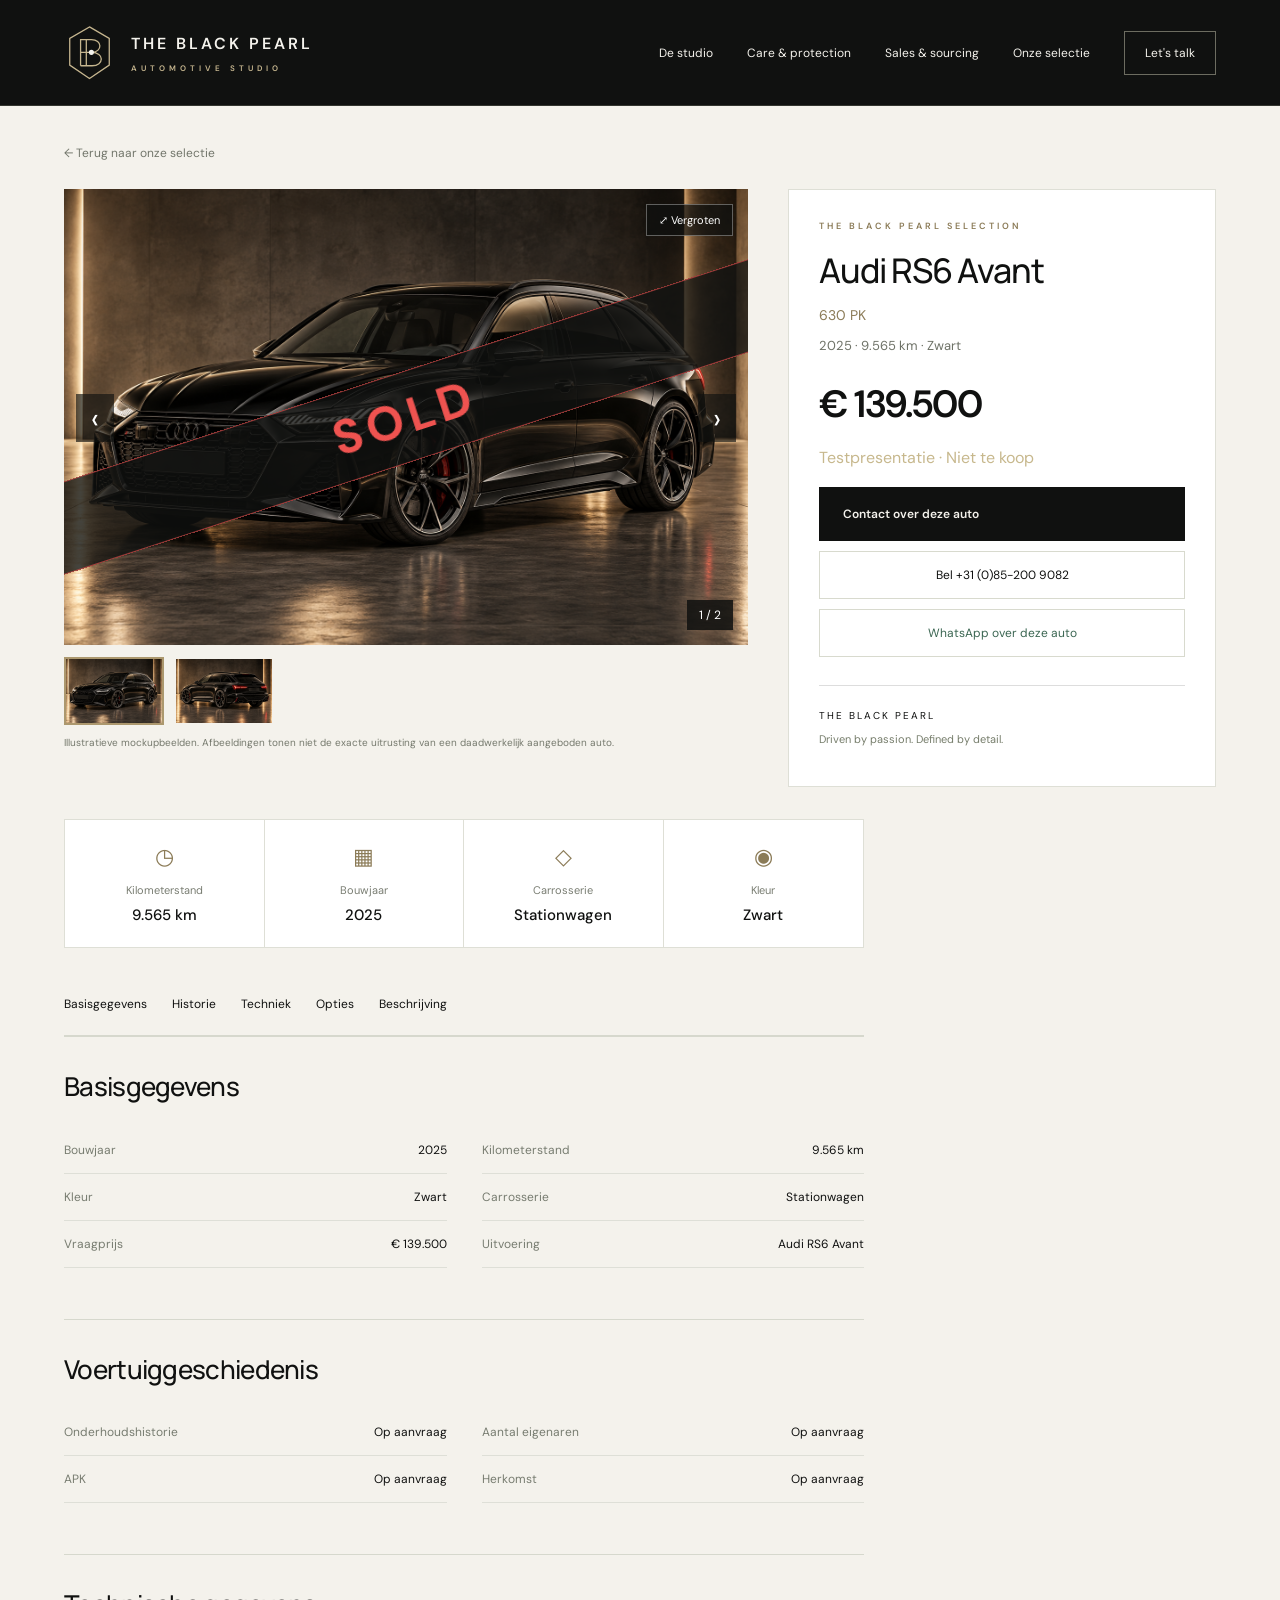
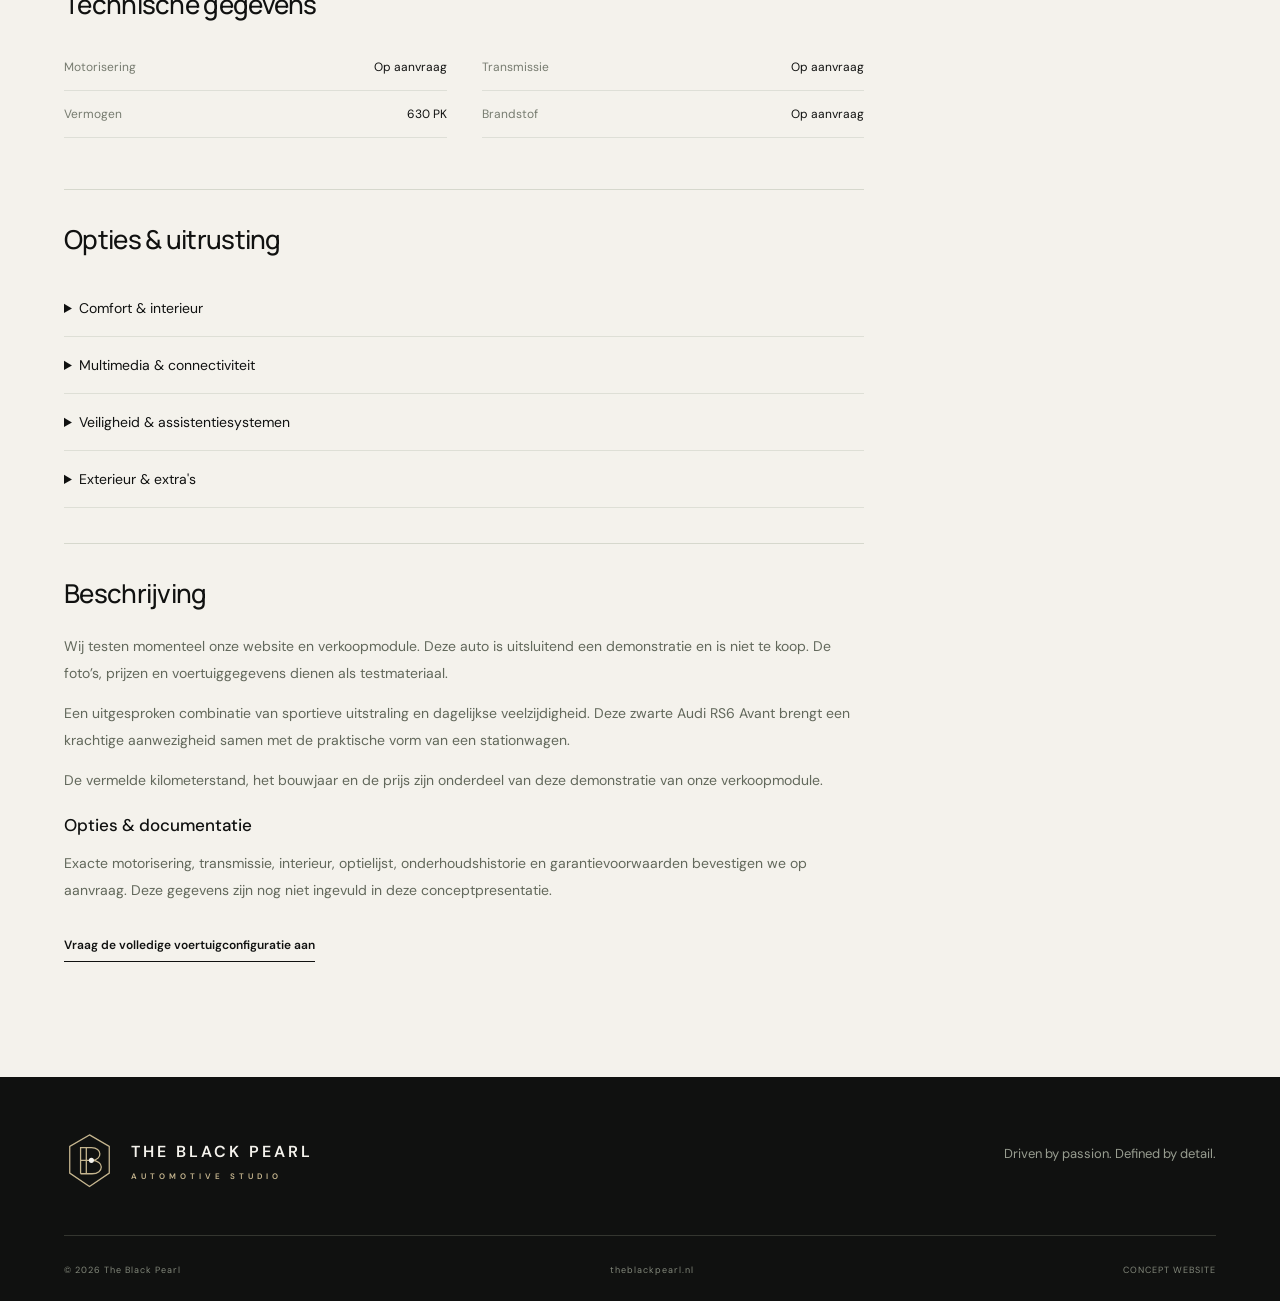
==== commit e1ee53df: "Use red SOLD ribbons for demonstration cars" ====
--- a/audi-rs6.html
+++ b/audi-rs6.html
@@ -1 +1 @@
-<!doctype html><html lang="nl"><head><meta charset="utf-8"><meta name="viewport" content="width=device-width,initial-scale=1"><title>Audi RS6 Avant | The Black Pearl</title><meta name="description" content="Audi RS6 Avant, 2025, 9.565 km, € 139.500. Bekijk de selectie van The Black Pearl."><link rel="icon" href="assets/mark.svg"><link rel="stylesheet" href="style.css"><link rel="canonical" href="https://theblackpearl.nl/audi-rs6.html"><meta property="og:type" content="website"><meta property="og:site_name" content="The Black Pearl"><meta property="og:title" content="Audi RS6 Avant | The Black Pearl"><meta property="og:description" content="Audi RS6 Avant, 2025, 9.565 km, € 139.500. Bekijk de selectie van The Black Pearl."><meta property="og:url" content="https://theblackpearl.nl/audi-rs6.html"><meta property="og:image" content="https://theblackpearl.nl/assets/the-black-pearl-share-logo.jpg"><meta property="og:image:width" content="1200"><meta property="og:image:height" content="630"><meta property="og:image:alt" content="The Black Pearl Automotive Studio — Driven by passion. Defined by detail."><meta name="twitter:card" content="summary_large_image"><meta name="twitter:image" content="https://theblackpearl.nl/assets/the-black-pearl-share-logo.jpg"></head><body class="vehicle-page"><header><a class="brand" href="index.html#" aria-label="The Black Pearl homepage"><img src="assets/mark.svg" alt=""><span>THE BLACK PEARL<small>AUTOMOTIVE STUDIO</small></span></a><button class="menu" aria-label="Menu openen" aria-expanded="false">☰</button><nav><a href="index.html#studio">De studio</a><a href="index.html#care">Care & protection</a><a href="index.html#selection">Sales & sourcing</a><a href="index.html#collection">Onze selectie</a><a class="nav-cta" href="index.html#contact">Let's talk </a></nav></header><main class="vehicle-main"><a class="back-link" href="index.html#collection">← Terug naar onze selectie</a><div class="vehicle-layout"><div><div class="vehicle-gallery"><span class="not-for-sale">NOT FOR SALE</span><button class="expand-gallery" aria-label="Foto vergroten">⤢ Vergroten</button><img id="gallery-main" src="assets/car-1.png" alt="Audi RS6 Avant zwarte exterieurmockup"><button class="gallery-prev" aria-label="Vorige foto">‹</button><button class="gallery-next" aria-label="Volgende foto">›</button><span class="photo-count">1 / 2</span></div><div class="thumbnails"><button data-photo="assets/car-1.png" class="active" aria-label="Vooraanzicht"><img src="assets/car-1.png" alt="Vooraanzicht"></button><button data-photo="assets/car-1-rear.png" aria-label="Achteraanzicht"><img src="assets/car-1-rear.png" alt="Achteraanzicht"></button></div><p class="gallery-note">Illustratieve mockupbeelden. Afbeeldingen tonen niet de exacte uitrusting van een daadwerkelijk aangeboden auto.</p></div><aside class="vehicle-offer"><p class="eyebrow">THE BLACK PEARL SELECTION</p><h1>Audi RS6 Avant</h1><p class="power-line">630 PK</p><p class="offer-spec">2025 · 9.565 km · Zwart</p><p class="offer-price">€ 139.500</p><p class="demo-notice">Testpresentatie · Niet te koop</p><a class="button light" href="mailto:info@theblackpearl.nl?subject=Interesse%20in%20Audi%20RS6%20Avant">Contact over deze auto</a><a class="offer-phone" href="tel:+31852009082">Bel +31 (0)85-200 9082</a><a class="offer-wa" href="https://wa.me/31852009082?text=Ik%20heb%20interesse%20in%20Audi%20RS6%20Avant" target="_blank" rel="noopener">WhatsApp over deze auto</a><p class="dealer">THE BLACK PEARL<br><span>Driven by passion. Defined by detail.</span></p></aside></div><div class="quick-facts"><div><span>◷</span><small>Kilometerstand</small><strong>9.565 km</strong></div><div><span>▦</span><small>Bouwjaar</small><strong>2025</strong></div><div><span>◇</span><small>Carrosserie</small><strong>Stationwagen</strong></div><div><span>◉</span><small>Kleur</small><strong>Zwart</strong></div></div><nav class="detail-tabs" aria-label="Voertuiginformatie"><a href="#basis">Basisgegevens</a><a href="#history">Historie</a><a href="#technical">Techniek</a><a href="#options">Opties</a><a href="#description">Beschrijving</a></nav><div class="vehicle-information"><section id="basis"><h2>Basisgegevens</h2><dl class="vehicle-facts"><div><dt>Bouwjaar</dt><dd>2025</dd></div><div><dt>Kilometerstand</dt><dd>9.565 km</dd></div><div><dt>Kleur</dt><dd>Zwart</dd></div><div><dt>Carrosserie</dt><dd>Stationwagen</dd></div><div><dt>Vraagprijs</dt><dd>€ 139.500</dd></div><div><dt>Uitvoering</dt><dd>Audi RS6 Avant</dd></div></dl></section><section id="history"><h2>Voertuiggeschiedenis</h2><dl class="vehicle-facts"><div><dt>Onderhoudshistorie</dt><dd>Op aanvraag</dd></div><div><dt>Aantal eigenaren</dt><dd>Op aanvraag</dd></div><div><dt>APK</dt><dd>Op aanvraag</dd></div><div><dt>Herkomst</dt><dd>Op aanvraag</dd></div></dl></section><section id="technical"><h2>Technische gegevens</h2><dl class="vehicle-facts"><div><dt>Motorisering</dt><dd>Op aanvraag</dd></div><div><dt>Transmissie</dt><dd>Op aanvraag</dd></div><div><dt>Vermogen</dt><dd>630 PK</dd></div><div><dt>Brandstof</dt><dd>Op aanvraag</dd></div></dl></section><section id="options"><h2>Opties & uitrusting</h2><details><summary>Comfort & interieur</summary><p>De volledige uitrusting en interieurconfiguratie worden op aanvraag bevestigd.</p></details><details><summary>Multimedia & connectiviteit</summary><p>Vraag de voertuigspecifieke optielijst op voor de aanwezige multimediafuncties.</p></details><details><summary>Veiligheid & assistentiesystemen</summary><p>De aanwezige assistentie- en veiligheidssystemen worden per voertuig bevestigd.</p></details><details><summary>Exterieur & extra's</summary><p>Wielen, pakketten en overige extra's worden opgenomen in de definitieve voertuigconfiguratie.</p></details></section><section id="description"><h2>Beschrijving</h2><p class="demo-notice">Wij testen momenteel onze website en verkoopmodule. Deze auto is uitsluitend een demonstratie en is niet te koop. De foto’s, prijzen en voertuiggegevens dienen als testmateriaal.</p><p>Een uitgesproken combinatie van sportieve uitstraling en dagelijkse veelzijdigheid. Deze zwarte Audi RS6 Avant brengt een krachtige aanwezigheid samen met de praktische vorm van een stationwagen.</p><p>De vermelde kilometerstand, het bouwjaar en de prijs zijn onderdeel van deze demonstratie van onze verkoopmodule.</p><h3>Opties & documentatie</h3><p>Exacte motorisering, transmissie, interieur, optielijst, onderhoudshistorie en garantievoorwaarden bevestigen we op aanvraag. Deze gegevens zijn nog niet ingevuld in deze conceptpresentatie.</p><a class="text-link" href="mailto:info@theblackpearl.nl?subject=Interesse%20in%20Audi%20RS6%20Avant">Vraag de volledige voertuigconfiguratie aan</a></section></div></main><footer><a class="brand" href="index.html#"><img src="assets/mark.svg" alt=""><span>THE BLACK PEARL<small>AUTOMOTIVE STUDIO</small></span></a><p>Driven by passion. Defined by detail.</p><div class="footer-bottom"><span>© 2026 The Black Pearl</span><span>theblackpearl.nl</span><span>CONCEPT WEBSITE</span></div></footer><dialog class="gallery-lightbox"><button class="lightbox-close" aria-label="Sluiten">×</button><img alt="Vergrote voertuigmockup"></dialog><div class="mobile-contact"><a href="tel:+31852009082">Bellen</a><a href="mailto:info@theblackpearl.nl?subject=Interesse%20in%20Audi%20RS6%20Avant">E-mail</a><a href="https://wa.me/31852009082" target="_blank" rel="noopener">WhatsApp</a></div><script src="vehicle.js"></script></body></html>+<!doctype html><html lang="nl"><head><meta charset="utf-8"><meta name="viewport" content="width=device-width,initial-scale=1"><title>Audi RS6 Avant | The Black Pearl</title><meta name="description" content="Audi RS6 Avant, 2025, 9.565 km, € 139.500. Bekijk de selectie van The Black Pearl."><link rel="icon" href="assets/mark.svg"><link rel="stylesheet" href="style.css"><link rel="canonical" href="https://theblackpearl.nl/audi-rs6.html"><meta property="og:type" content="website"><meta property="og:site_name" content="The Black Pearl"><meta property="og:title" content="Audi RS6 Avant | The Black Pearl"><meta property="og:description" content="Audi RS6 Avant, 2025, 9.565 km, € 139.500. Bekijk de selectie van The Black Pearl."><meta property="og:url" content="https://theblackpearl.nl/audi-rs6.html"><meta property="og:image" content="https://theblackpearl.nl/assets/the-black-pearl-share-logo.jpg"><meta property="og:image:width" content="1200"><meta property="og:image:height" content="630"><meta property="og:image:alt" content="The Black Pearl Automotive Studio — Driven by passion. Defined by detail."><meta name="twitter:card" content="summary_large_image"><meta name="twitter:image" content="https://theblackpearl.nl/assets/the-black-pearl-share-logo.jpg"></head><body class="vehicle-page"><header><a class="brand" href="index.html#" aria-label="The Black Pearl homepage"><img src="assets/mark.svg" alt=""><span>THE BLACK PEARL<small>AUTOMOTIVE STUDIO</small></span></a><button class="menu" aria-label="Menu openen" aria-expanded="false">☰</button><nav><a href="index.html#studio">De studio</a><a href="index.html#care">Care & protection</a><a href="index.html#selection">Sales & sourcing</a><a href="index.html#collection">Onze selectie</a><a class="nav-cta" href="index.html#contact">Let's talk </a></nav></header><main class="vehicle-main"><a class="back-link" href="index.html#collection">← Terug naar onze selectie</a><div class="vehicle-layout"><div><div class="vehicle-gallery"><span class="not-for-sale">SOLD</span><button class="expand-gallery" aria-label="Foto vergroten">⤢ Vergroten</button><img id="gallery-main" src="assets/car-1.png" alt="Audi RS6 Avant zwarte exterieurmockup"><button class="gallery-prev" aria-label="Vorige foto">‹</button><button class="gallery-next" aria-label="Volgende foto">›</button><span class="photo-count">1 / 2</span></div><div class="thumbnails"><button data-photo="assets/car-1.png" class="active" aria-label="Vooraanzicht"><img src="assets/car-1.png" alt="Vooraanzicht"></button><button data-photo="assets/car-1-rear.png" aria-label="Achteraanzicht"><img src="assets/car-1-rear.png" alt="Achteraanzicht"></button></div><p class="gallery-note">Illustratieve mockupbeelden. Afbeeldingen tonen niet de exacte uitrusting van een daadwerkelijk aangeboden auto.</p></div><aside class="vehicle-offer"><p class="eyebrow">THE BLACK PEARL SELECTION</p><h1>Audi RS6 Avant</h1><p class="power-line">630 PK</p><p class="offer-spec">2025 · 9.565 km · Zwart</p><p class="offer-price">€ 139.500</p><p class="demo-notice">Testpresentatie · Niet te koop</p><a class="button light" href="mailto:info@theblackpearl.nl?subject=Interesse%20in%20Audi%20RS6%20Avant">Contact over deze auto</a><a class="offer-phone" href="tel:+31852009082">Bel +31 (0)85-200 9082</a><a class="offer-wa" href="https://wa.me/31852009082?text=Ik%20heb%20interesse%20in%20Audi%20RS6%20Avant" target="_blank" rel="noopener">WhatsApp over deze auto</a><p class="dealer">THE BLACK PEARL<br><span>Driven by passion. Defined by detail.</span></p></aside></div><div class="quick-facts"><div><span>◷</span><small>Kilometerstand</small><strong>9.565 km</strong></div><div><span>▦</span><small>Bouwjaar</small><strong>2025</strong></div><div><span>◇</span><small>Carrosserie</small><strong>Stationwagen</strong></div><div><span>◉</span><small>Kleur</small><strong>Zwart</strong></div></div><nav class="detail-tabs" aria-label="Voertuiginformatie"><a href="#basis">Basisgegevens</a><a href="#history">Historie</a><a href="#technical">Techniek</a><a href="#options">Opties</a><a href="#description">Beschrijving</a></nav><div class="vehicle-information"><section id="basis"><h2>Basisgegevens</h2><dl class="vehicle-facts"><div><dt>Bouwjaar</dt><dd>2025</dd></div><div><dt>Kilometerstand</dt><dd>9.565 km</dd></div><div><dt>Kleur</dt><dd>Zwart</dd></div><div><dt>Carrosserie</dt><dd>Stationwagen</dd></div><div><dt>Vraagprijs</dt><dd>€ 139.500</dd></div><div><dt>Uitvoering</dt><dd>Audi RS6 Avant</dd></div></dl></section><section id="history"><h2>Voertuiggeschiedenis</h2><dl class="vehicle-facts"><div><dt>Onderhoudshistorie</dt><dd>Op aanvraag</dd></div><div><dt>Aantal eigenaren</dt><dd>Op aanvraag</dd></div><div><dt>APK</dt><dd>Op aanvraag</dd></div><div><dt>Herkomst</dt><dd>Op aanvraag</dd></div></dl></section><section id="technical"><h2>Technische gegevens</h2><dl class="vehicle-facts"><div><dt>Motorisering</dt><dd>Op aanvraag</dd></div><div><dt>Transmissie</dt><dd>Op aanvraag</dd></div><div><dt>Vermogen</dt><dd>630 PK</dd></div><div><dt>Brandstof</dt><dd>Op aanvraag</dd></div></dl></section><section id="options"><h2>Opties & uitrusting</h2><details><summary>Comfort & interieur</summary><p>De volledige uitrusting en interieurconfiguratie worden op aanvraag bevestigd.</p></details><details><summary>Multimedia & connectiviteit</summary><p>Vraag de voertuigspecifieke optielijst op voor de aanwezige multimediafuncties.</p></details><details><summary>Veiligheid & assistentiesystemen</summary><p>De aanwezige assistentie- en veiligheidssystemen worden per voertuig bevestigd.</p></details><details><summary>Exterieur & extra's</summary><p>Wielen, pakketten en overige extra's worden opgenomen in de definitieve voertuigconfiguratie.</p></details></section><section id="description"><h2>Beschrijving</h2><p class="demo-notice">Wij testen momenteel onze website en verkoopmodule. Deze auto is uitsluitend een demonstratie en is niet te koop. De foto’s, prijzen en voertuiggegevens dienen als testmateriaal.</p><p>Een uitgesproken combinatie van sportieve uitstraling en dagelijkse veelzijdigheid. Deze zwarte Audi RS6 Avant brengt een krachtige aanwezigheid samen met de praktische vorm van een stationwagen.</p><p>De vermelde kilometerstand, het bouwjaar en de prijs zijn onderdeel van deze demonstratie van onze verkoopmodule.</p><h3>Opties & documentatie</h3><p>Exacte motorisering, transmissie, interieur, optielijst, onderhoudshistorie en garantievoorwaarden bevestigen we op aanvraag. Deze gegevens zijn nog niet ingevuld in deze conceptpresentatie.</p><a class="text-link" href="mailto:info@theblackpearl.nl?subject=Interesse%20in%20Audi%20RS6%20Avant">Vraag de volledige voertuigconfiguratie aan</a></section></div></main><footer><a class="brand" href="index.html#"><img src="assets/mark.svg" alt=""><span>THE BLACK PEARL<small>AUTOMOTIVE STUDIO</small></span></a><p>Driven by passion. Defined by detail.</p><div class="footer-bottom"><span>© 2026 The Black Pearl</span><span>theblackpearl.nl</span><span>CONCEPT WEBSITE</span></div></footer><dialog class="gallery-lightbox"><button class="lightbox-close" aria-label="Sluiten">×</button><img alt="Vergrote voertuigmockup"></dialog><div class="mobile-contact"><a href="tel:+31852009082">Bellen</a><a href="mailto:info@theblackpearl.nl?subject=Interesse%20in%20Audi%20RS6%20Avant">E-mail</a><a href="https://wa.me/31852009082" target="_blank" rel="noopener">WhatsApp</a></div><script src="vehicle.js"></script></body></html>
--- a/style.css
+++ b/style.css
@@ -25,3 +25,6 @@
 .demo-notice{color:#c7b88d;line-height:1.65}
 .car-details .demo-notice{font-size:12px;margin:0 0 12px}
 .vehicle-gallery .not-for-sale{font-size:clamp(24px,4vw,48px)}
+
+/* Sold ribbon colour. */
+.not-for-sale{color:#ef5350;border-color:rgba(239,83,80,.6)}
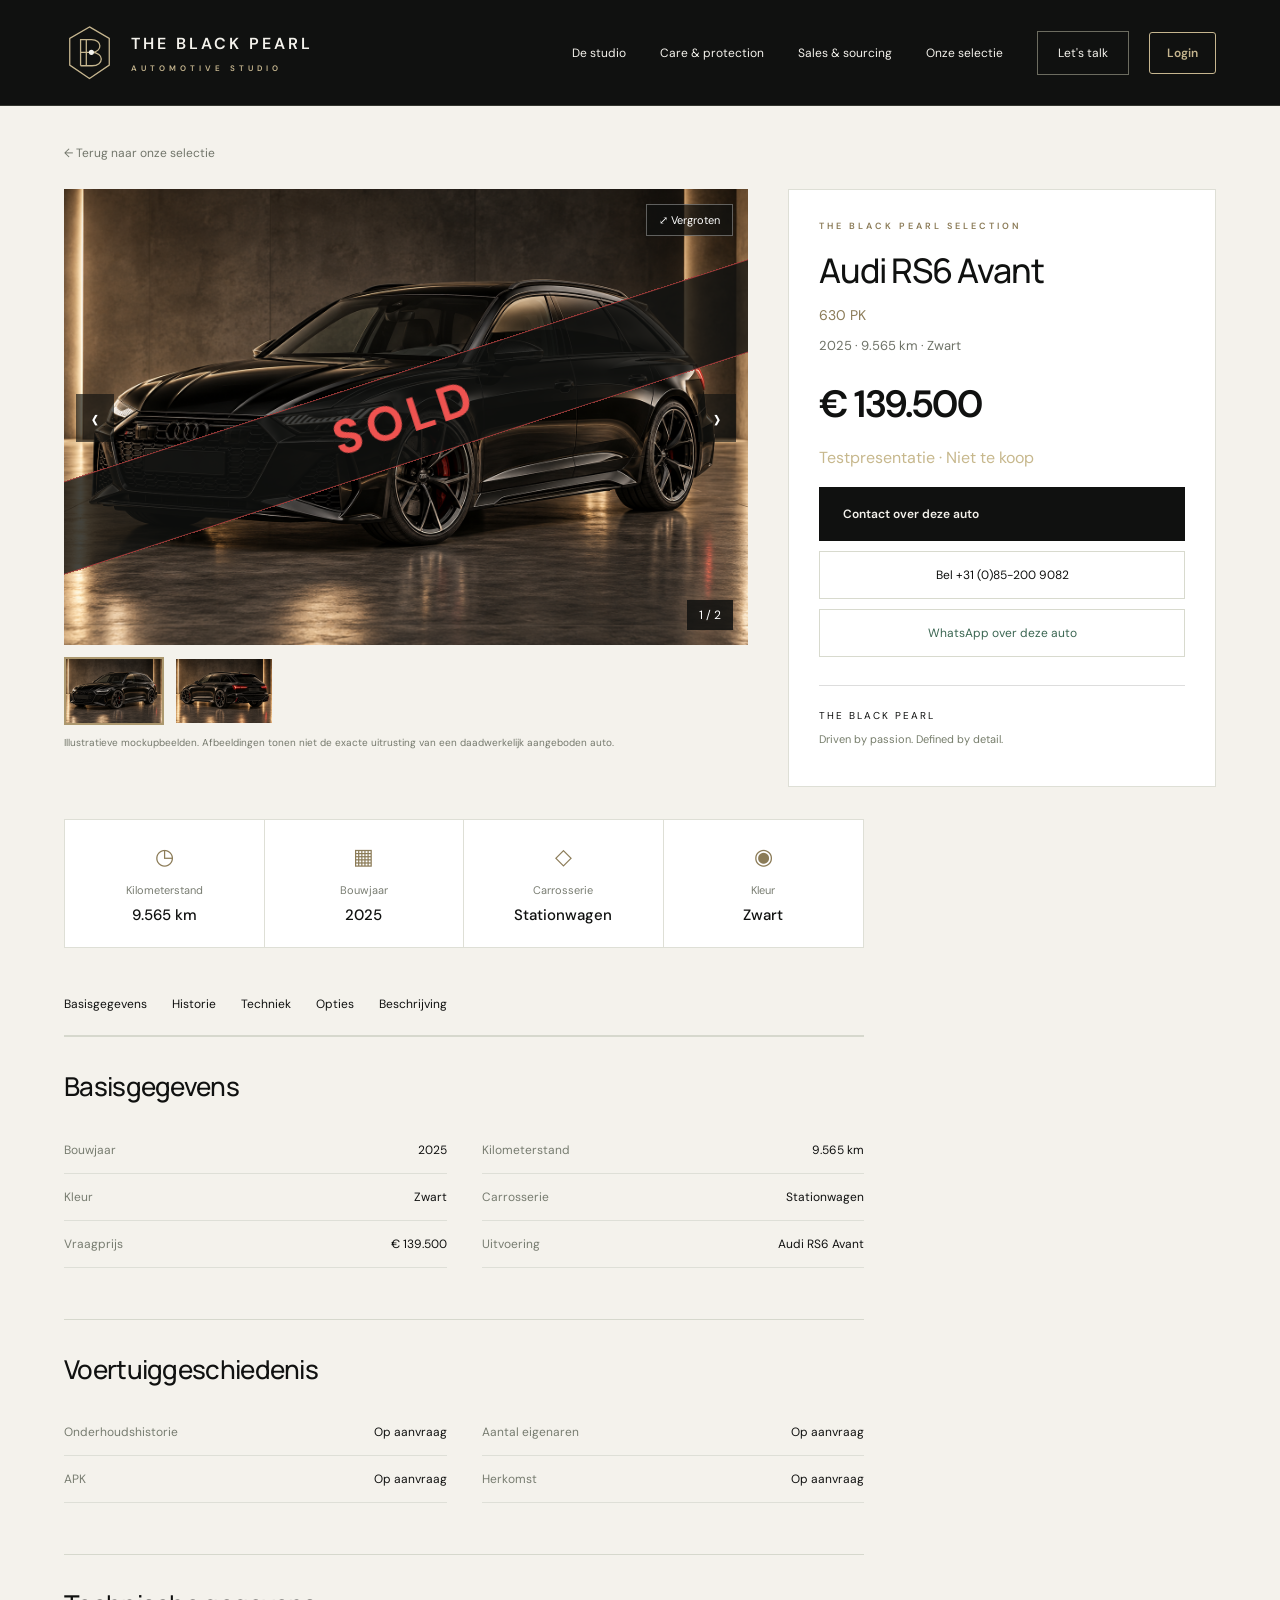
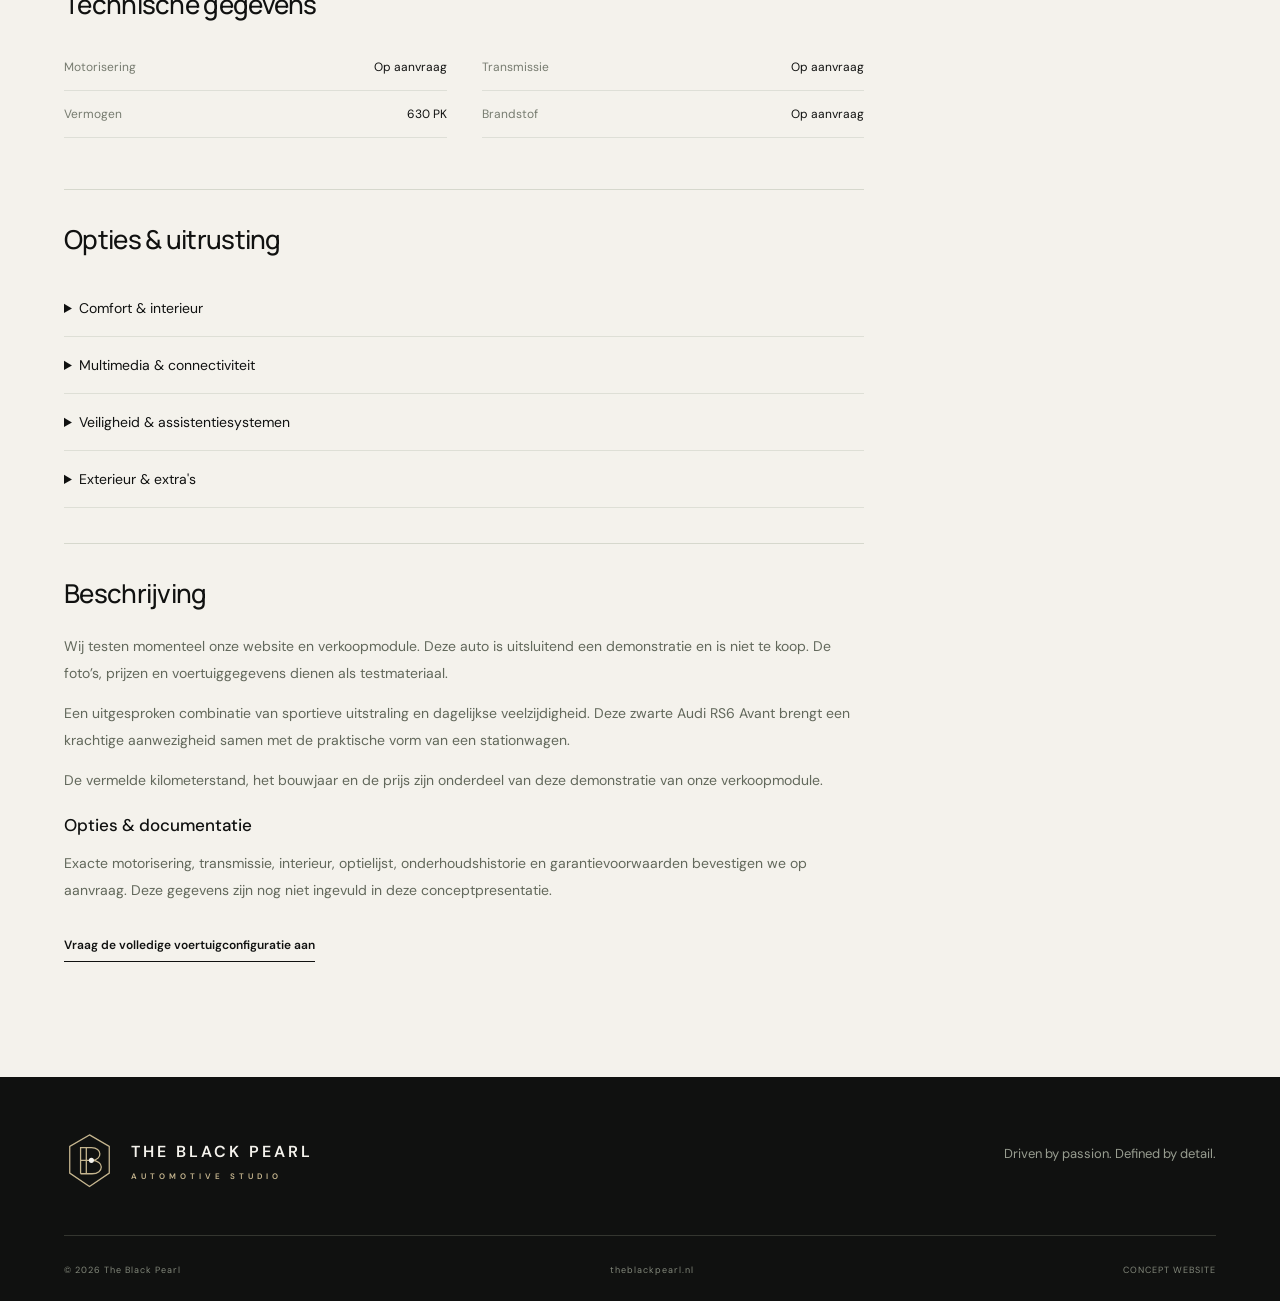
==== commit bc4b087b: "Add header login button to vehicle administration" ====
--- a/audi-rs6.html
+++ b/audi-rs6.html
@@ -1 +1 @@
-<!doctype html><html lang="nl"><head><meta charset="utf-8"><meta name="viewport" content="width=device-width,initial-scale=1"><title>Audi RS6 Avant | The Black Pearl</title><meta name="description" content="Audi RS6 Avant, 2025, 9.565 km, € 139.500. Bekijk de selectie van The Black Pearl."><link rel="icon" href="assets/mark.svg"><link rel="stylesheet" href="style.css"><link rel="canonical" href="https://theblackpearl.nl/audi-rs6.html"><meta property="og:type" content="website"><meta property="og:site_name" content="The Black Pearl"><meta property="og:title" content="Audi RS6 Avant | The Black Pearl"><meta property="og:description" content="Audi RS6 Avant, 2025, 9.565 km, € 139.500. Bekijk de selectie van The Black Pearl."><meta property="og:url" content="https://theblackpearl.nl/audi-rs6.html"><meta property="og:image" content="https://theblackpearl.nl/assets/the-black-pearl-share-logo.jpg"><meta property="og:image:width" content="1200"><meta property="og:image:height" content="630"><meta property="og:image:alt" content="The Black Pearl Automotive Studio — Driven by passion. Defined by detail."><meta name="twitter:card" content="summary_large_image"><meta name="twitter:image" content="https://theblackpearl.nl/assets/the-black-pearl-share-logo.jpg"></head><body class="vehicle-page"><header><a class="brand" href="index.html#" aria-label="The Black Pearl homepage"><img src="assets/mark.svg" alt=""><span>THE BLACK PEARL<small>AUTOMOTIVE STUDIO</small></span></a><button class="menu" aria-label="Menu openen" aria-expanded="false">☰</button><nav><a href="index.html#studio">De studio</a><a href="index.html#care">Care & protection</a><a href="index.html#selection">Sales & sourcing</a><a href="index.html#collection">Onze selectie</a><a class="nav-cta" href="index.html#contact">Let's talk </a></nav></header><main class="vehicle-main"><a class="back-link" href="index.html#collection">← Terug naar onze selectie</a><div class="vehicle-layout"><div><div class="vehicle-gallery"><span class="not-for-sale">SOLD</span><button class="expand-gallery" aria-label="Foto vergroten">⤢ Vergroten</button><img id="gallery-main" src="assets/car-1.png" alt="Audi RS6 Avant zwarte exterieurmockup"><button class="gallery-prev" aria-label="Vorige foto">‹</button><button class="gallery-next" aria-label="Volgende foto">›</button><span class="photo-count">1 / 2</span></div><div class="thumbnails"><button data-photo="assets/car-1.png" class="active" aria-label="Vooraanzicht"><img src="assets/car-1.png" alt="Vooraanzicht"></button><button data-photo="assets/car-1-rear.png" aria-label="Achteraanzicht"><img src="assets/car-1-rear.png" alt="Achteraanzicht"></button></div><p class="gallery-note">Illustratieve mockupbeelden. Afbeeldingen tonen niet de exacte uitrusting van een daadwerkelijk aangeboden auto.</p></div><aside class="vehicle-offer"><p class="eyebrow">THE BLACK PEARL SELECTION</p><h1>Audi RS6 Avant</h1><p class="power-line">630 PK</p><p class="offer-spec">2025 · 9.565 km · Zwart</p><p class="offer-price">€ 139.500</p><p class="demo-notice">Testpresentatie · Niet te koop</p><a class="button light" href="mailto:info@theblackpearl.nl?subject=Interesse%20in%20Audi%20RS6%20Avant">Contact over deze auto</a><a class="offer-phone" href="tel:+31852009082">Bel +31 (0)85-200 9082</a><a class="offer-wa" href="https://wa.me/31852009082?text=Ik%20heb%20interesse%20in%20Audi%20RS6%20Avant" target="_blank" rel="noopener">WhatsApp over deze auto</a><p class="dealer">THE BLACK PEARL<br><span>Driven by passion. Defined by detail.</span></p></aside></div><div class="quick-facts"><div><span>◷</span><small>Kilometerstand</small><strong>9.565 km</strong></div><div><span>▦</span><small>Bouwjaar</small><strong>2025</strong></div><div><span>◇</span><small>Carrosserie</small><strong>Stationwagen</strong></div><div><span>◉</span><small>Kleur</small><strong>Zwart</strong></div></div><nav class="detail-tabs" aria-label="Voertuiginformatie"><a href="#basis">Basisgegevens</a><a href="#history">Historie</a><a href="#technical">Techniek</a><a href="#options">Opties</a><a href="#description">Beschrijving</a></nav><div class="vehicle-information"><section id="basis"><h2>Basisgegevens</h2><dl class="vehicle-facts"><div><dt>Bouwjaar</dt><dd>2025</dd></div><div><dt>Kilometerstand</dt><dd>9.565 km</dd></div><div><dt>Kleur</dt><dd>Zwart</dd></div><div><dt>Carrosserie</dt><dd>Stationwagen</dd></div><div><dt>Vraagprijs</dt><dd>€ 139.500</dd></div><div><dt>Uitvoering</dt><dd>Audi RS6 Avant</dd></div></dl></section><section id="history"><h2>Voertuiggeschiedenis</h2><dl class="vehicle-facts"><div><dt>Onderhoudshistorie</dt><dd>Op aanvraag</dd></div><div><dt>Aantal eigenaren</dt><dd>Op aanvraag</dd></div><div><dt>APK</dt><dd>Op aanvraag</dd></div><div><dt>Herkomst</dt><dd>Op aanvraag</dd></div></dl></section><section id="technical"><h2>Technische gegevens</h2><dl class="vehicle-facts"><div><dt>Motorisering</dt><dd>Op aanvraag</dd></div><div><dt>Transmissie</dt><dd>Op aanvraag</dd></div><div><dt>Vermogen</dt><dd>630 PK</dd></div><div><dt>Brandstof</dt><dd>Op aanvraag</dd></div></dl></section><section id="options"><h2>Opties & uitrusting</h2><details><summary>Comfort & interieur</summary><p>De volledige uitrusting en interieurconfiguratie worden op aanvraag bevestigd.</p></details><details><summary>Multimedia & connectiviteit</summary><p>Vraag de voertuigspecifieke optielijst op voor de aanwezige multimediafuncties.</p></details><details><summary>Veiligheid & assistentiesystemen</summary><p>De aanwezige assistentie- en veiligheidssystemen worden per voertuig bevestigd.</p></details><details><summary>Exterieur & extra's</summary><p>Wielen, pakketten en overige extra's worden opgenomen in de definitieve voertuigconfiguratie.</p></details></section><section id="description"><h2>Beschrijving</h2><p class="demo-notice">Wij testen momenteel onze website en verkoopmodule. Deze auto is uitsluitend een demonstratie en is niet te koop. De foto’s, prijzen en voertuiggegevens dienen als testmateriaal.</p><p>Een uitgesproken combinatie van sportieve uitstraling en dagelijkse veelzijdigheid. Deze zwarte Audi RS6 Avant brengt een krachtige aanwezigheid samen met de praktische vorm van een stationwagen.</p><p>De vermelde kilometerstand, het bouwjaar en de prijs zijn onderdeel van deze demonstratie van onze verkoopmodule.</p><h3>Opties & documentatie</h3><p>Exacte motorisering, transmissie, interieur, optielijst, onderhoudshistorie en garantievoorwaarden bevestigen we op aanvraag. Deze gegevens zijn nog niet ingevuld in deze conceptpresentatie.</p><a class="text-link" href="mailto:info@theblackpearl.nl?subject=Interesse%20in%20Audi%20RS6%20Avant">Vraag de volledige voertuigconfiguratie aan</a></section></div></main><footer><a class="brand" href="index.html#"><img src="assets/mark.svg" alt=""><span>THE BLACK PEARL<small>AUTOMOTIVE STUDIO</small></span></a><p>Driven by passion. Defined by detail.</p><div class="footer-bottom"><span>© 2026 The Black Pearl</span><span>theblackpearl.nl</span><span>CONCEPT WEBSITE</span></div></footer><dialog class="gallery-lightbox"><button class="lightbox-close" aria-label="Sluiten">×</button><img alt="Vergrote voertuigmockup"></dialog><div class="mobile-contact"><a href="tel:+31852009082">Bellen</a><a href="mailto:info@theblackpearl.nl?subject=Interesse%20in%20Audi%20RS6%20Avant">E-mail</a><a href="https://wa.me/31852009082" target="_blank" rel="noopener">WhatsApp</a></div><script src="vehicle.js"></script></body></html>+<!doctype html><html lang="nl"><head><meta charset="utf-8"><meta name="viewport" content="width=device-width,initial-scale=1"><title>Audi RS6 Avant | The Black Pearl</title><meta name="description" content="Audi RS6 Avant, 2025, 9.565 km, € 139.500. Bekijk de selectie van The Black Pearl."><link rel="icon" href="assets/mark.svg"><link rel="stylesheet" href="style.css"><link rel="canonical" href="https://theblackpearl.nl/audi-rs6.html"><meta property="og:type" content="website"><meta property="og:site_name" content="The Black Pearl"><meta property="og:title" content="Audi RS6 Avant | The Black Pearl"><meta property="og:description" content="Audi RS6 Avant, 2025, 9.565 km, € 139.500. Bekijk de selectie van The Black Pearl."><meta property="og:url" content="https://theblackpearl.nl/audi-rs6.html"><meta property="og:image" content="https://theblackpearl.nl/assets/the-black-pearl-share-logo.jpg"><meta property="og:image:width" content="1200"><meta property="og:image:height" content="630"><meta property="og:image:alt" content="The Black Pearl Automotive Studio — Driven by passion. Defined by detail."><meta name="twitter:card" content="summary_large_image"><meta name="twitter:image" content="https://theblackpearl.nl/assets/the-black-pearl-share-logo.jpg"></head><body class="vehicle-page"><header><a class="brand" href="index.html#" aria-label="The Black Pearl homepage"><img src="assets/mark.svg" alt=""><span>THE BLACK PEARL<small>AUTOMOTIVE STUDIO</small></span></a><button class="menu" aria-label="Menu openen" aria-expanded="false">☰</button><nav><a href="index.html#studio">De studio</a><a href="index.html#care">Care & protection</a><a href="index.html#selection">Sales & sourcing</a><a href="index.html#collection">Onze selectie</a><a class="nav-cta" href="index.html#contact">Let's talk </a></nav><a class="header-login" href="beheer.html" aria-label="Inloggen voor autobeheer">Login</a></header><main class="vehicle-main"><a class="back-link" href="index.html#collection">← Terug naar onze selectie</a><div class="vehicle-layout"><div><div class="vehicle-gallery"><span class="not-for-sale">SOLD</span><button class="expand-gallery" aria-label="Foto vergroten">⤢ Vergroten</button><img id="gallery-main" src="assets/car-1.png" alt="Audi RS6 Avant zwarte exterieurmockup"><button class="gallery-prev" aria-label="Vorige foto">‹</button><button class="gallery-next" aria-label="Volgende foto">›</button><span class="photo-count">1 / 2</span></div><div class="thumbnails"><button data-photo="assets/car-1.png" class="active" aria-label="Vooraanzicht"><img src="assets/car-1.png" alt="Vooraanzicht"></button><button data-photo="assets/car-1-rear.png" aria-label="Achteraanzicht"><img src="assets/car-1-rear.png" alt="Achteraanzicht"></button></div><p class="gallery-note">Illustratieve mockupbeelden. Afbeeldingen tonen niet de exacte uitrusting van een daadwerkelijk aangeboden auto.</p></div><aside class="vehicle-offer"><p class="eyebrow">THE BLACK PEARL SELECTION</p><h1>Audi RS6 Avant</h1><p class="power-line">630 PK</p><p class="offer-spec">2025 · 9.565 km · Zwart</p><p class="offer-price">€ 139.500</p><p class="demo-notice">Testpresentatie · Niet te koop</p><a class="button light" href="mailto:info@theblackpearl.nl?subject=Interesse%20in%20Audi%20RS6%20Avant">Contact over deze auto</a><a class="offer-phone" href="tel:+31852009082">Bel +31 (0)85-200 9082</a><a class="offer-wa" href="https://wa.me/31852009082?text=Ik%20heb%20interesse%20in%20Audi%20RS6%20Avant" target="_blank" rel="noopener">WhatsApp over deze auto</a><p class="dealer">THE BLACK PEARL<br><span>Driven by passion. Defined by detail.</span></p></aside></div><div class="quick-facts"><div><span>◷</span><small>Kilometerstand</small><strong>9.565 km</strong></div><div><span>▦</span><small>Bouwjaar</small><strong>2025</strong></div><div><span>◇</span><small>Carrosserie</small><strong>Stationwagen</strong></div><div><span>◉</span><small>Kleur</small><strong>Zwart</strong></div></div><nav class="detail-tabs" aria-label="Voertuiginformatie"><a href="#basis">Basisgegevens</a><a href="#history">Historie</a><a href="#technical">Techniek</a><a href="#options">Opties</a><a href="#description">Beschrijving</a></nav><div class="vehicle-information"><section id="basis"><h2>Basisgegevens</h2><dl class="vehicle-facts"><div><dt>Bouwjaar</dt><dd>2025</dd></div><div><dt>Kilometerstand</dt><dd>9.565 km</dd></div><div><dt>Kleur</dt><dd>Zwart</dd></div><div><dt>Carrosserie</dt><dd>Stationwagen</dd></div><div><dt>Vraagprijs</dt><dd>€ 139.500</dd></div><div><dt>Uitvoering</dt><dd>Audi RS6 Avant</dd></div></dl></section><section id="history"><h2>Voertuiggeschiedenis</h2><dl class="vehicle-facts"><div><dt>Onderhoudshistorie</dt><dd>Op aanvraag</dd></div><div><dt>Aantal eigenaren</dt><dd>Op aanvraag</dd></div><div><dt>APK</dt><dd>Op aanvraag</dd></div><div><dt>Herkomst</dt><dd>Op aanvraag</dd></div></dl></section><section id="technical"><h2>Technische gegevens</h2><dl class="vehicle-facts"><div><dt>Motorisering</dt><dd>Op aanvraag</dd></div><div><dt>Transmissie</dt><dd>Op aanvraag</dd></div><div><dt>Vermogen</dt><dd>630 PK</dd></div><div><dt>Brandstof</dt><dd>Op aanvraag</dd></div></dl></section><section id="options"><h2>Opties & uitrusting</h2><details><summary>Comfort & interieur</summary><p>De volledige uitrusting en interieurconfiguratie worden op aanvraag bevestigd.</p></details><details><summary>Multimedia & connectiviteit</summary><p>Vraag de voertuigspecifieke optielijst op voor de aanwezige multimediafuncties.</p></details><details><summary>Veiligheid & assistentiesystemen</summary><p>De aanwezige assistentie- en veiligheidssystemen worden per voertuig bevestigd.</p></details><details><summary>Exterieur & extra's</summary><p>Wielen, pakketten en overige extra's worden opgenomen in de definitieve voertuigconfiguratie.</p></details></section><section id="description"><h2>Beschrijving</h2><p class="demo-notice">Wij testen momenteel onze website en verkoopmodule. Deze auto is uitsluitend een demonstratie en is niet te koop. De foto’s, prijzen en voertuiggegevens dienen als testmateriaal.</p><p>Een uitgesproken combinatie van sportieve uitstraling en dagelijkse veelzijdigheid. Deze zwarte Audi RS6 Avant brengt een krachtige aanwezigheid samen met de praktische vorm van een stationwagen.</p><p>De vermelde kilometerstand, het bouwjaar en de prijs zijn onderdeel van deze demonstratie van onze verkoopmodule.</p><h3>Opties & documentatie</h3><p>Exacte motorisering, transmissie, interieur, optielijst, onderhoudshistorie en garantievoorwaarden bevestigen we op aanvraag. Deze gegevens zijn nog niet ingevuld in deze conceptpresentatie.</p><a class="text-link" href="mailto:info@theblackpearl.nl?subject=Interesse%20in%20Audi%20RS6%20Avant">Vraag de volledige voertuigconfiguratie aan</a></section></div></main><footer><a class="brand" href="index.html#"><img src="assets/mark.svg" alt=""><span>THE BLACK PEARL<small>AUTOMOTIVE STUDIO</small></span></a><p>Driven by passion. Defined by detail.</p><div class="footer-bottom"><span>© 2026 The Black Pearl</span><span>theblackpearl.nl</span><span>CONCEPT WEBSITE</span></div></footer><dialog class="gallery-lightbox"><button class="lightbox-close" aria-label="Sluiten">×</button><img alt="Vergrote voertuigmockup"></dialog><div class="mobile-contact"><a href="tel:+31852009082">Bellen</a><a href="mailto:info@theblackpearl.nl?subject=Interesse%20in%20Audi%20RS6%20Avant">E-mail</a><a href="https://wa.me/31852009082" target="_blank" rel="noopener">WhatsApp</a></div><script src="vehicle.js"></script></body></html>
--- a/style.css
+++ b/style.css
@@ -28,3 +28,8 @@
 
 /* Sold ribbon colour. */
 .not-for-sale{color:#ef5350;border-color:rgba(239,83,80,.6)}
+
+/* Administration login remains visible beside the mobile menu. */
+header{gap:20px}header>.brand{margin-right:auto}header>nav{order:2}header>.header-login{order:3;flex-shrink:0;padding:12px 17px;border:1px solid var(--gold);border-radius:3px;color:var(--gold);font-size:12px;font-weight:600}header>.header-login:hover{background:var(--gold);color:var(--black)}header>.menu{order:4}
+@media(max-width:800px){header{gap:12px}header>.header-login{padding:10px 12px;font-size:11px}}
+@media(max-width:420px){header .brand{gap:8px}header .brand span{font-size:11px;letter-spacing:1.5px}header .brand small{font-size:6px;letter-spacing:2px}header .brand img{width:36px;height:42px}header{gap:9px}}
